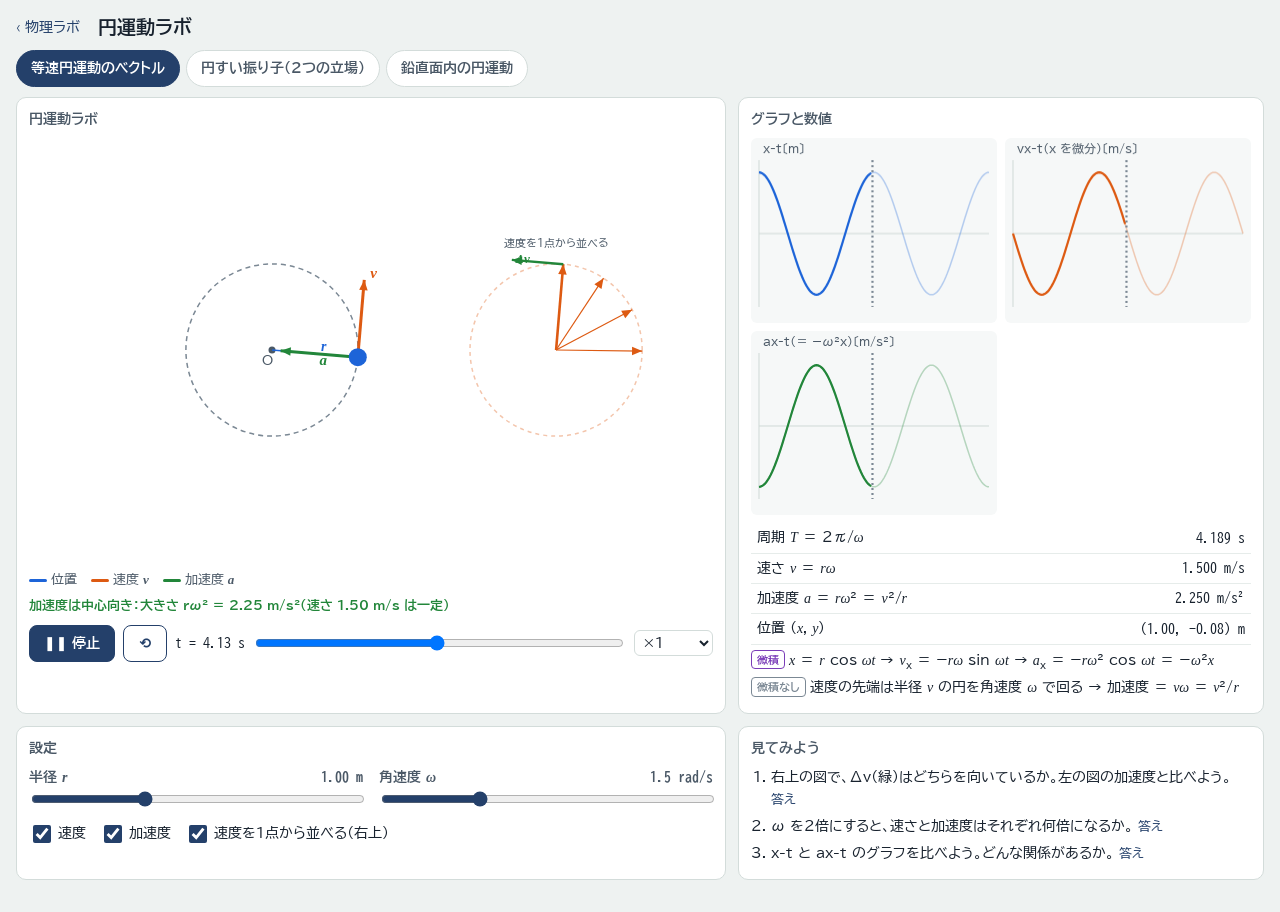
==== anim/circular.html @ 4b78ef12 "単元4「円運動と慣性力」と円運動ラボを追加。長い選択肢が画面からはみ出さないように修正 Co-Authored-By: Claude Opus 5.5 <noreply@anthropic.com> " ====
<!doctype html>
<html lang="ja">
<head>
<meta charset="utf-8">
<meta name="viewport" content="width=device-width, initial-scale=1, viewport-fit=cover">
<title>円運動ラボ</title>
<link rel="preconnect" href="https://fonts.googleapis.com">
<link rel="preconnect" href="https://fonts.gstatic.com" crossorigin>
<link rel="stylesheet" href="https://fonts.googleapis.com/css2?family=BIZ+UDGothic&family=BIZ+UDPGothic:wght@400;700&display=swap">
<link rel="stylesheet" href="lab.css">
<script src="lab-common.js"></script>
</head>
<body>
<script>
(function(){
"use strict";
const {f, S, V, css, prep, arrow, label, symFont, uiFont, numFont, fit, disc, table, graph} = LAB;
const G = 9.8, PI2 = Math.PI*2;

/* ---------- 等速円運動 ---------- */
const uniform = {
  label:"等速円運動のベクトル",
  params:[["r","半径 "+S("r"),0.5,2,0.05,"m",2,1],["w","角速度 "+S("ω"),0.5,4,0.1,"rad/s",1,1.5]],
  toggles:[["vel","速度",true],["acc","加速度",true],["hodo","速度を1点から並べる（右上）",true]],
  timed:true, graphs:3,
  legend:`<span><i style="background:var(--pos)"></i>位置</span><span><i style="background:var(--vel)"></i>速度 ${V("v")}</span><span><i style="background:var(--acc)"></i>加速度 ${V("a")}</span>`,
  reset(){}, duration(P){ return 2*PI2/P.w; }, step(){},
  draw(ctx){
    const {P, t, T} = ctx; const {c, w, h} = prep(ctx.stage);
    const ph = P.w*t, x = P.r*Math.cos(ph), y = P.r*Math.sin(ph), vmag = P.r*P.w, amag = P.r*P.w*P.w;
    const wide = w > h*1.25;
    const tf = fit(w, h, wide ? {x0:-2.3, x1:4.6, y0:-2.3, y1:2.3} : {x0:-2.3, x1:2.3, y0:-2.3, y1:2.3});
    const ink2 = css("--ink2"), ink3 = css("--ink3"), pos = css("--pos"), vel = css("--vel"), acc = css("--acc");
    c.strokeStyle = ink3; c.setLineDash([5,4]); c.beginPath(); c.arc(tf.X(0), tf.Y(0), P.r*tf.s, 0, PI2); c.stroke(); c.setLineDash([]);
    disc(c, tf.X(0), tf.Y(0), 3.5, ink2); label(c, "O", tf.X(0)-10, tf.Y(0)+10, ink2);
    c.strokeStyle = pos; c.lineWidth = 1.5; c.beginPath(); c.moveTo(tf.X(0), tf.Y(0)); c.lineTo(tf.X(x), tf.Y(y)); c.stroke();
    label(c, "r", tf.X(x/2) + 6, tf.Y(y/2) - 6, pos, "left", symFont(14, true));
    const kv = 0.9/Math.max(vmag, 0.5), ka = 0.9/Math.max(amag, 0.5);
    if(T.vel){ arrow(c, tf.X(x), tf.Y(y), tf.X(x - P.w*y*kv*P.r/P.r), tf.Y(y + P.w*x*kv), vel, 3); label(c, "v", tf.X(x - P.w*y*kv) + 6, tf.Y(y + P.w*x*kv) - 6, vel, "left", symFont(15, true)); }
    if(T.acc){ arrow(c, tf.X(x), tf.Y(y), tf.X(x - P.w*P.w*x*ka), tf.Y(y - P.w*P.w*y*ka), acc, 3); label(c, "a", tf.X(x - P.w*P.w*x*ka*0.6) + 8, tf.Y(y - P.w*P.w*y*ka*0.6) + 8, acc, "left", symFont(15, true)); }
    disc(c, tf.X(x), tf.Y(y), 9, pos);
    // hodograph: velocities drawn from one point
    if(T.hodo){
      const cx = wide ? 3.3 : 1.3, cy = wide ? 0 : 1.3, R = wide ? 1.0 : 0.75, k = R/vmag;
      c.fillStyle = css("--surface"); c.globalAlpha = wide ? 0 : 0.9; c.fillRect(tf.X(cx - R - 0.25), tf.Y(cy + R + 0.4), (2*R + 0.5)*tf.s, (2*R + 0.6)*tf.s); c.globalAlpha = 1;
      label(c, "速度を1点から並べる", tf.X(cx), tf.Y(cy + R + 0.25), ink2, "center", uiFont(11));
      c.strokeStyle = vel; c.globalAlpha = 0.35; c.setLineDash([4,4]); c.beginPath(); c.arc(tf.X(cx), tf.Y(cy), R*tf.s, 0, PI2); c.stroke(); c.setLineDash([]); c.globalAlpha = 1;
      const dth = 0.5;
      for(let s = ph - 3*dth; s <= ph + 1e-9; s += dth){
        const vx = -Math.sin(s)*R, vy = Math.cos(s)*R;
        arrow(c, tf.X(cx), tf.Y(cy), tf.X(cx + vx), tf.Y(cy + vy), vel, Math.abs(s - ph) < 1e-6 ? 2.6 : 1.2);
      }
      const ax = -Math.cos(ph)*R*0.6, ay = -Math.sin(ph)*R*0.6, tipx = cx - Math.sin(ph)*R, tipy = cy + Math.cos(ph)*R;
      if(T.acc){ arrow(c, tf.X(tipx), tf.Y(tipy), tf.X(tipx + ax), tf.Y(tipy + ay), acc, 2.4); label(c, "Δv", tf.X(tipx + ax) + 4, tf.Y(tipy + ay), acc, "left", symFont(13, true)); }
    }
    ctx.banner(`加速度は中心向き：大きさ rω² ＝ ${f(amag,2)} m/s²（速さ ${f(vmag,2)} m/s は一定）`, "--acc");
    const D = ctx.dur;
    graph(ctx.graphs[0], {title:"x-t", unit:"m", tmax:D, t, series:[{fn:s => P.r*Math.cos(P.w*s), color:"--pos"}]});
    graph(ctx.graphs[1], {title:"vx-t（x を微分）", unit:"m/s", tmax:D, t, series:[{fn:s => -P.r*P.w*Math.sin(P.w*s), color:"--vel"}]});
    graph(ctx.graphs[2], {title:"ax-t（＝ −ω²x）", unit:"m/s²", tmax:D, t, series:[{fn:s => -P.r*P.w*P.w*Math.cos(P.w*s), color:"--acc"}]});
    ctx.ro(table([[`周期 ${S("T")} ＝ 2π/${S("ω")}`, `${f(PI2/P.w,3)} s`], [`速さ ${S("v")} ＝ ${S("r")}${S("ω")}`, `${f(vmag,3)} m/s`], [`加速度 ${S("a")} ＝ ${S("r")}${S("ω")}² ＝ ${S("v")}²/${S("r")}`, `${f(amag,3)} m/s²`], [`位置 (${S("x")}, ${S("y")})`, `(${f(x,2)}, ${f(y,2)}) m`]]));
    ctx.eqs(`<p class="eq"><span class="tag c">微積</span>${S("x")} ＝ ${S("r")} cos ${S("ω")}${S("t")} → ${S("v")}<sub>x</sub> ＝ −${S("r")}${S("ω")} sin ${S("ω")}${S("t")} → ${S("a")}<sub>x</sub> ＝ −${S("r")}${S("ω")}² cos ${S("ω")}${S("t")} ＝ −${S("ω")}²${S("x")}</p>
      <p class="eq"><span class="tag n">微積なし</span>速度の先端は半径 ${S("v")} の円を角速度 ${S("ω")} で回る → 加速度 ＝ ${S("v")}${S("ω")} ＝ ${S("v")}²/${S("r")}</p>`);
  },
  asks:[
    ["右上の図で、Δv（緑）はどちらを向いているか。左の図の加速度と比べよう。", "円の中心向き。速度ベクトルの先端が回るときの「速度の速度」が加速度。"],
    ["ω を2倍にすると、速さと加速度はそれぞれ何倍になるか。", "速さ rω は2倍、加速度 rω² は4倍。"],
    ["x-t と ax-t のグラフを比べよう。どんな関係があるか。", "ax ＝ −ω²x（形が上下逆）。単振動（単元5）と同じ関係。"]
  ]
};

/* ---------- 円すい振り子 ---------- */
const conical = {
  label:"円すい振り子（2つの立場）",
  params:[["L","糸の長さ "+S("L"),0.3,2,0.05,"m",2,1],["th","鉛直とのなす角 "+S("θ"),5,80,1,"°",0,60],["m","質量 "+S("m"),0.05,1,0.05,"kg",2,0.2]],
  toggles:[["rot","回転する人から見る（遠心力）",false],["sum","合力（向心力）",true]],
  timed:true, graphs:0, aspect:"16/9",
  legend:`<span><i style="background:var(--vel)"></i>張力 ${S("S")}</span><span><i style="background:var(--acc)"></i>重力 ${S("m")}${S("g")}</span><span><i style="background:var(--hl2)"></i>合力 ＝ 向心力 または 遠心力</span>`,
  reset(){}, duration(P){ const th = P.th*Math.PI/180; return 3*PI2*Math.sqrt(P.L*Math.cos(th)/G); }, step(){},
  draw(ctx){
    const {P, t, T} = ctx; const {c, w, h} = prep(ctx.stage);
    const th = P.th*Math.PI/180, r = P.L*Math.sin(th), hh = P.L*Math.cos(th), om = Math.sqrt(G/hh), Sx = P.m*G/Math.cos(th);
    const ph = T.rot ? 0 : om*t;   // 回転する立場では小球は止まって見える
    const ext = Math.max(r + 0.3*P.L, 0.5*P.L); const tf = fit(w, h, {x0:-ext, x1:ext, y0:-(hh + 0.38*P.L), y1:0.12*P.L});
    const ink2 = css("--ink2"), ink3 = css("--ink3"), pos = css("--pos"), vel = css("--vel"), acc = css("--acc"), hl2 = css("--hl2");
    const sq = 0.25, bx = r*Math.cos(ph), bz = r*Math.sin(ph), sx = tf.X(bx), sy = tf.Y(-hh + sq*bz);
    c.strokeStyle = ink2; c.lineWidth = 3; c.beginPath(); c.moveTo(tf.X(-0.4), tf.Y(0)); c.lineTo(tf.X(0.4), tf.Y(0)); c.stroke();
    c.strokeStyle = ink3; c.lineWidth = 1; c.setLineDash([4,4]); c.beginPath(); c.moveTo(tf.X(0), tf.Y(0)); c.lineTo(tf.X(0), tf.Y(-hh - 0.3)); c.stroke();
    c.beginPath(); c.ellipse(tf.X(0), tf.Y(-hh), r*tf.s, sq*r*tf.s, 0, 0, PI2); c.stroke(); c.setLineDash([]);
    c.strokeStyle = ink2; c.lineWidth = 1.6; c.beginPath(); c.moveTo(tf.X(0), tf.Y(0)); c.lineTo(sx, sy); c.stroke();
    // forces (scaled by mg)
    const k = 0.3*P.L/(P.m*G);
    const ux = -bx/P.L, uy = (hh - sq*bz*0)/P.L;     // string direction toward pivot (projected)
    arrow(c, sx, sy, sx + (-bx)/P.L*Sx*k*tf.s, sy - hh/P.L*Sx*k*tf.s, vel, 2.8);
    label(c, "S", sx + (-bx)/P.L*Sx*k*tf.s - 8, sy - hh/P.L*Sx*k*tf.s - 4, vel, "right", symFont(15, true));
    arrow(c, sx, sy, sx, sy + P.m*G*k*tf.s, acc, 2.8); label(c, "mg", sx + 6, sy + P.m*G*k*tf.s, acc, "left", symFont(14, true));
    const Fc = P.m*r*om*om;
    if(T.sum && !T.rot){ arrow(c, sx, sy, sx - bx/r*Fc*k*tf.s, sy, hl2, 2.6, [6,3]); label(c, "合力（向心力）", sx - bx/r*Fc*k*tf.s/2, sy + 14, hl2, "center", uiFont(12)); }
    if(T.rot){ arrow(c, sx, sy, sx + bx/r*Fc*k*tf.s, sy, hl2, 2.8); label(c, "遠心力 mrω²", sx + bx/r*Fc*k*tf.s, sy - 12, hl2, "center", uiFont(12)); }
    disc(c, sx, sy, 9, pos);
    label(c, "θ", tf.X(0.12), tf.Y(-0.32), ink2, "left", symFont(14));
    ctx.banner(T.rot ? "回転する人から見る：小球は静止。張力・重力・遠心力がつり合う" : "地面から見る：張力と重力の合力（水平・中心向き）が向心力として円運動させる", T.rot ? "--hl2" : "--ui");
    ctx.ro(table([[`半径 ${S("r")} ＝ ${S("L")} sin ${S("θ")}`, `${f(r,3)} m`], [`高さ ${S("h")} ＝ ${S("L")} cos ${S("θ")}`, `${f(hh,3)} m`], [`張力 ${S("S")} ＝ ${S("m")}${S("g")}/cos ${S("θ")}`, `${f(Sx,3)} N`],
      [`角速度 ${S("ω")} ＝ √(${S("g")}/${S("h")})`, `${f(om,3)} rad/s`], [`周期 2π√(${S("h")}/${S("g")})`, `${f(PI2/om,3)} s`], [`向心力 ${S("m")}${S("r")}${S("ω")}² ＝ ${S("m")}${S("g")} tan ${S("θ")}`, `${f(Fc,3)} N`]]));
    ctx.eqs(`<p class="eq">鉛直：${S("S")} cos ${S("θ")} ＝ ${S("m")}${S("g")}　水平：${S("S")} sin ${S("θ")} ＝ ${S("m")}${S("r")}${S("ω")}²${T.rot ? "（回転する人から見ると、遠心力とのつり合い）" : "（地面から見た運動方程式）"}</p>`);
  },
  asks:[
    ["「回転する人から見る」を切りかえよう。水平方向の式はどちらの立場でも同じになるか。", "同じ（S sin θ ＝ mrω²）。地面からは運動方程式、回転する人からは遠心力とのつり合い。"],
    ["糸の長さを変えずに θ を大きくしよう。周期はどうなるか。", "短くなる。周期 2π√(h/g) は高さ h ＝ L cos θ だけで決まる。"],
    ["質量を変えると周期は変わるか。", "変わらない。張力も向心力も m に比例するので約分される。"]
  ]
};

/* ---------- 鉛直面内の円運動 ---------- */
const vertical = {
  label:"鉛直面内の円運動",
  params:[["r","糸の長さ "+S("r"),0.3,1.5,0.05,"m",2,0.4],["v0","最下点での速さ "+S("v")+"<sub>0</sub>",1,8,0.01,"m/s",2,4.43],["m","質量 "+S("m"),0.05,1,0.05,"kg",2,0.1]],
  timed:true, graphs:2, dt:1/1000,
  legend:`<span><i style="background:var(--vel)"></i>張力 ${S("S")}</span><span><i style="background:var(--acc)"></i>重力</span><span><i style="background:var(--pos)"></i>小球</span>`,
  reset(P, St){ St.mode = "circle"; St.th = 0; St.om = P.v0/P.r; St.x = 0; St.y = -P.r; St.vx = P.v0; St.vy = 0; St.trace = []; St.ts = []; St.last = -1; St.minS = Infinity; St.slackAt = null; },
  duration(){ return 4; },
  step(P, St, dt, t){
    if(St.mode === "circle"){
      // θ は最下点から反時計回り
      const al = -G/P.r*Math.sin(St.th);
      St.om += al*dt; St.th += St.om*dt;
      St.x = P.r*Math.sin(St.th); St.y = -P.r*Math.cos(St.th);
      const v = P.r*St.om; St.vx = v*Math.cos(St.th); St.vy = v*Math.sin(St.th);
      St.S = P.m*v*v/P.r + P.m*G*Math.cos(St.th);
      if(St.S < 0){ St.mode = "free"; St.slackAt = {t, th:St.th, x:St.x, y:St.y}; St.S = 0; }
    } else if(St.mode === "free"){
      St.vy -= G*dt; St.x += St.vx*dt; St.y += St.vy*dt; St.S = 0;
      if(Math.hypot(St.x, St.y) >= P.r*0.999 && t - St.slackAt.t > 0.05){ St.mode = "taut"; }
    }
    if(St.mode !== "taut" && t - St.last >= 0.01){ St.ts.push([t, St.S || 0, Math.hypot(St.vx, St.vy)]); St.trace.push([St.x, St.y]); St.last = t; }
  },
  draw(ctx){
    const {P, S:St, t} = ctx; const {c, w, h} = prep(ctx.stage);
    const tf = fit(w, h, {x0:-1.4*P.r - 0.3, x1:1.4*P.r + 0.3, y0:-1.3*P.r - 0.3, y1:1.3*P.r + 0.2});
    const ink2 = css("--ink2"), ink3 = css("--ink3"), pos = css("--pos"), vel = css("--vel"), acc = css("--acc");
    c.strokeStyle = ink3; c.setLineDash([5,4]); c.beginPath(); c.arc(tf.X(0), tf.Y(0), P.r*tf.s, 0, PI2); c.stroke(); c.setLineDash([]);
    disc(c, tf.X(0), tf.Y(0), 4, ink2);
    c.strokeStyle = pos; c.globalAlpha = 0.4; c.lineWidth = 1.5; c.beginPath(); St.trace.forEach((p, i) => i ? c.lineTo(tf.X(p[0]), tf.Y(p[1])) : c.moveTo(tf.X(p[0]), tf.Y(p[1]))); c.stroke(); c.globalAlpha = 1;
    const bx = tf.X(St.x), by = tf.Y(St.y), slack = St.mode !== "circle";
    c.strokeStyle = ink2; c.lineWidth = 1.6; c.setLineDash(slack ? [3,4] : []);
    c.beginPath(); c.moveTo(tf.X(0), tf.Y(0));
    if(slack){ const mx = (St.x)/2, my = (St.y)/2 - 0.15*P.r; c.quadraticCurveTo(tf.X(mx), tf.Y(my), bx, by); } else c.lineTo(bx, by);
    c.stroke(); c.setLineDash([]);
    const k = 0.6*P.r/(P.m*G)*tf.s/3;
    if(!slack && St.S > 0){ const d = Math.hypot(St.x, St.y); arrow(c, bx, by, bx - St.x/d*St.S*k, by + St.y/d*St.S*k, vel, 2.8); label(c, `S ${f(St.S,2)} N`, bx - St.x/d*St.S*k + 6, by + St.y/d*St.S*k - 8, vel, "left", numFont(11)); }
    arrow(c, bx, by, bx, by + P.m*G*k, acc, 2.4);
    disc(c, bx, by, 9, pos);
    const vmin = Math.sqrt(5*G*P.r);
    if(St.mode === "circle") ctx.banner(P.v0 >= vmin - 1e-9 ? `1周できる（v₀ ≧ √(5gr) ＝ ${f(vmin,2)} m/s）` : `v₀ ＜ √(5gr) ＝ ${f(vmin,2)} m/s：どこかで糸がたるむ、または上がりきらない`, P.v0 >= vmin - 1e-9 ? "--acc" : "--ink2");
    else ctx.banner(`糸がたるんだ（張力 0）：最下点から ${f(St.slackAt.th*180/Math.PI,0)}° の位置。そのあとは放物運動${St.mode === "taut" ? "。糸が再び張ったところで計算を止めた" : ""}`, "--neg");
    const D = ctx.dur;
    graph(ctx.graphs[0], {title:"張力 S-t", unit:"N", tmax:D, t, series:[{pts:St.ts.map(p => [p[0], p[1]]), color:"--vel"}]});
    graph(ctx.graphs[1], {title:"速さ v-t", unit:"m/s", tmax:D, t, ylo:0, yhi:P.v0*1.1, series:[{pts:St.ts.map(p => [p[0], p[2]]), color:"--pos"}]});
    const vtop2 = P.v0*P.v0 - 4*G*P.r;
    ctx.ro(table([[`最下点の張力 ${S("m")}${S("g")} ＋ ${S("m")}${S("v")}<sub>0</sub>²/${S("r")}`, `${f(P.m*G + P.m*P.v0*P.v0/P.r,3)} N`],
      [`糸が水平の位置の張力`, P.v0*P.v0 - 2*G*P.r >= 0 ? `${f(P.m*(P.v0*P.v0 - 2*G*P.r)/P.r,3)} N` : "届かない"],
      [`最高点の速さ（届くなら）`, vtop2 >= 0 ? `${f(Math.sqrt(vtop2),3)} m/s` : "届かない"], [`最高点の張力`, vtop2 >= 0 ? `${f(P.m*vtop2/P.r - P.m*G,3)} N` : "—"], [`1周に必要な最小の ${S("v")}<sub>0</sub> ＝ √(5${S("g")}${S("r")})`, `${f(vmin,3)} m/s`]]));
    ctx.eqs(`<p class="eq">速さ（エネルギー保存）：${S("v")}² ＝ ${S("v")}<sub>0</sub>² − 2${S("g")}${S("r")}(1 − cos ${S("θ")})</p><p class="eq">中心方向：${S("S")} − ${S("m")}${S("g")} cos ${S("θ")} ＝ ${S("m")}${S("v")}²/${S("r")}（${S("θ")}：最下点からの角）　→ ${S("S")} ＜ 0 になったら糸がたるむ</p>`);
  },
  asks:[
    ["v₀ ＝ √(5gr) ちょうど（r ＝ 0.40 m なら 4.43 m/s）で回そう。最高点の張力は？", "0。最高点では重力だけで向心力をまかなっている（v ＝ √(gr)）。"],
    ["v₀ を 4.0 m/s に下げよう。どこで、どうなるか。", "糸が水平より上の位置で張力が 0 になり、糸がたるんで放物運動になる。"],
    ["張力のグラフで、最下点の張力は最高点の張力より何 N 大きいか（1周するとき）。", "6mg 大きい（v₀ によらない）。"]
  ]
};

LAB.app({title:"円運動ラボ", modes:{uniform, conical, vertical}});
})();
</script>
</body>
</html>
---- anim/lab.css ----
/* 物理ラボのシミュレーター共通の見た目（anim/*.html から読み込む） */
:root{
  --bg:#eef2f1; --surface:#ffffff; --surface2:#f6f8f8; --line:#d3dcda; --grid:#e6ecea; --grid2:#cfd9d6;
  --ink:#18222e; --ink2:#4a5866; --ink3:#7b8894;
  --ui:#24406a; --ui-soft:#e3eaf4;
  --pos:#1d64d8; --vel:#dd5a12; --acc:#22863a; --hl2:#7a4ad8; --hl2-a:rgba(122,74,216,.20); --neg-a:rgba(196,40,90,.18);
  --ghost:#8a96a3; --ground:#b9a888; --neg:#c4285a;
  --f-ui:"BIZ UDPGothic","Hiragino Kaku Gothic ProN","Yu Gothic UI","Meiryo",system-ui,sans-serif;
  --f-num:"BIZ UDGothic","BIZ UDPGothic",ui-monospace,"Consolas",monospace;
  --f-sym:"Bookman Old Style","Cambria Math","Cambria","Times New Roman",serif;
  --r:10px;
}
@media (prefers-color-scheme: dark){:root:not([data-theme="light"]){
  --bg:#10161c; --surface:#171f27; --surface2:#1d2630; --line:#2c3844; --grid:#222c36; --grid2:#33414e;
  --ink:#e4ebf1; --ink2:#a9b6c2; --ink3:#7d8a96; --ui:#8fb3ec; --ui-soft:#22324a;
  --pos:#62a3ff; --vel:#ff9150; --acc:#5dd27a; --hl2:#b293ff; --hl2-a:rgba(178,147,255,.24); --neg-a:rgba(255,92,140,.20);
  --ghost:#7e8b98; --ground:#6d6250; --neg:#ff6e9a; color-scheme:dark;}}
:root[data-theme="dark"]{
  --bg:#10161c; --surface:#171f27; --surface2:#1d2630; --line:#2c3844; --grid:#222c36; --grid2:#33414e;
  --ink:#e4ebf1; --ink2:#a9b6c2; --ink3:#7d8a96; --ui:#8fb3ec; --ui-soft:#22324a;
  --pos:#62a3ff; --vel:#ff9150; --acc:#5dd27a; --hl2:#b293ff; --hl2-a:rgba(178,147,255,.24); --neg-a:rgba(255,92,140,.20);
  --ghost:#7e8b98; --ground:#6d6250; --neg:#ff6e9a; color-scheme:dark;}
*{box-sizing:border-box}
[hidden]{display:none!important}
html,body{margin:0}
body{background:var(--bg);color:var(--ink);font-family:var(--f-ui);font-size:14px;line-height:1.6;padding:0 16px 32px;-webkit-text-size-adjust:100%}
.wrap{max-width:1280px;margin:0 auto}
.s{font-family:var(--f-sym);font-style:italic}
.vb{font-family:var(--f-sym);font-style:italic;font-weight:700}
sub{font-size:.72em;line-height:0}
.num{font-family:var(--f-num);font-variant-numeric:tabular-nums}
:focus-visible{outline:3px solid var(--ui);outline-offset:2px}
.top{display:flex;flex-wrap:wrap;align-items:center;gap:6px 18px;padding:12px 0 8px}
.top a.back{color:var(--ui);text-decoration:none;font-size:14px}
.top h1{font-size:19px;margin:0}
.tabs{display:flex;gap:6px;flex-wrap:wrap;margin:0 0 10px}
.tabs button{border:1.5px solid var(--line);background:var(--surface);color:var(--ink2);border-radius:999px;padding:6px 14px;font:inherit;font-weight:700;cursor:pointer}
.tabs button[aria-selected="true"]{background:var(--ui);border-color:var(--ui);color:var(--surface)}
.grid{display:grid;gap:12px}
@media (min-width:920px){.grid{grid-template-columns:minmax(0,1.35fr) minmax(0,1fr)}}
.card{background:var(--surface);border:1px solid var(--line);border-radius:var(--r);padding:10px 12px;min-width:0}
.card h2{font-size:14px;margin:0 0 6px;color:var(--ink2);font-weight:700}
canvas{display:block;width:100%;touch-action:pan-y}
#stage{aspect-ratio:16/10;min-height:240px}
@media (max-width:600px){#stage{aspect-ratio:1/1}}
#aux{aspect-ratio:16/10}
.graphs{display:grid;grid-template-columns:1fr 1fr;gap:8px}
.graphs canvas{aspect-ratio:4/3;background:var(--surface2);border-radius:6px}
.bar{display:flex;flex-wrap:wrap;align-items:center;gap:8px;margin-top:8px}
.btn{border:1.5px solid var(--ui);background:var(--ui);color:var(--surface);border-radius:8px;padding:6px 14px;font:inherit;font-weight:700;cursor:pointer;min-width:44px;min-height:36px}
.btn.ghost{background:transparent;color:var(--ui)}
.time{flex:1 1 160px;display:flex;align-items:center;gap:8px;min-width:0}
.time input{flex:1;min-width:0}
.ctrls{display:grid;gap:8px 16px;grid-template-columns:1fr}
@media (min-width:640px){.ctrls{grid-template-columns:1fr 1fr}}
.ctrl label{display:flex;justify-content:space-between;gap:8px;font-weight:700;color:var(--ink2)}
.ctrl input[type=range]{width:100%;accent-color:var(--ui)}
.ctrl select{font:inherit;padding:4px 6px;border-radius:6px;border:1px solid var(--line);background:var(--surface);color:var(--ink)}
.toggles{display:flex;flex-wrap:wrap;gap:6px 14px;margin-top:8px}
.toggles label{display:flex;align-items:center;gap:4px;cursor:pointer}
.toggles input{accent-color:var(--ui);width:18px;height:18px}
.legend{display:flex;flex-wrap:wrap;gap:4px 14px;font-size:13px;color:var(--ink2);margin-top:6px}
.legend i{display:inline-block;width:18px;height:3px;vertical-align:middle;margin-right:4px;border-radius:2px}
table.ro{border-collapse:collapse;width:100%;font-size:14px}
table.ro td{padding:3px 6px;border-bottom:1px solid var(--grid)}
table.ro td:last-child{text-align:right}
.eq{font-size:14px;margin:4px 0;overflow-wrap:anywhere}
.eq b{color:var(--ui)}
details.ask{margin-top:6px}
details.ask summary{cursor:pointer;font-weight:700;color:var(--ui)}
.qs{margin:6px 0 0;padding-left:1.4em}
.qs li{margin:4px 0}
.qs details{display:inline}
.qs details summary{display:inline;cursor:pointer;color:var(--ui);font-size:13px}
.note{font-size:13px;color:var(--ink3);margin:6px 0 0}
.tag{display:inline-block;font-size:11px;font-weight:700;border-radius:4px;padding:0 5px;margin-right:4px;vertical-align:1px;line-height:1.6}
.tag.c{color:#7a3db8;border:1px solid #7a3db8}
.tag.n{color:var(--ink3);border:1px solid var(--ink3)}
@media (prefers-color-scheme: dark){:root:not([data-theme="light"]) .tag.c{color:#c9a2ff;border-color:#c9a2ff}}
:root[data-theme="dark"] .tag.c{color:#c9a2ff;border-color:#c9a2ff}
.stagewrap{position:relative}
.minis{display:grid;grid-template-columns:1fr 1fr;gap:8px;margin-top:8px}
.minis canvas{aspect-ratio:4/3;background:var(--surface2);border-radius:6px}
.bar .btn{white-space:nowrap}
@media (max-width:600px){#stage[style*="16 / 7"]{aspect-ratio:16/9!important}}
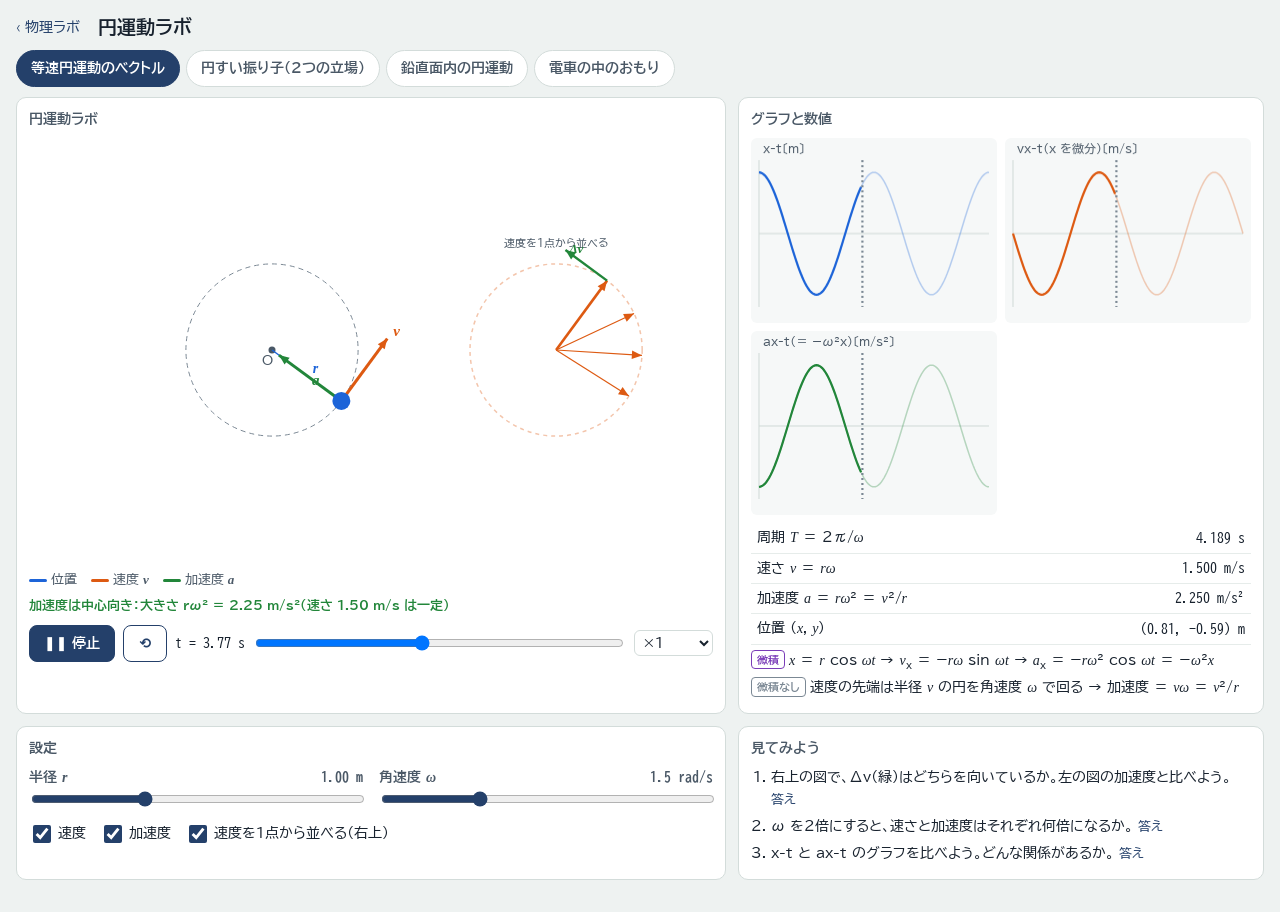
==== commit c9d49ac4: "円運動ラボに「電車の中のおもり」モードを追加（加速・等速・減速、慣性系と非慣性系の力の図、見かけの重力、糸を切る、単振り子・ばね振り子の周期）。単元4からリンク Co-Authored-By: Cla" ====
--- a/anim/circular.html
+++ b/anim/circular.html
@@ -169,7 +169,192 @@
   ]
 };
 
-LAB.app({title:"円運動ラボ", modes:{uniform, conical, vertical}});
+/* ---------- 電車の中のおもり（慣性系と非慣性系） ---------- */
+function fitR(R, b, pad=14){
+  const bw = Math.max(b.x1 - b.x0, 1e-6), bh = Math.max(b.y1 - b.y0, 1e-6);
+  const s = Math.min((R.w - 2*pad)/bw, (R.h - 2*pad)/bh);
+  const ox = R.x + (R.w - bw*s)/2, oy = R.y + (R.h - bh*s)/2;
+  return {s, X:x => ox + (x - b.x0)*s, Y:y => oy + bh*s - (y - b.y0)*s};
+}
+function frac(a, b){ return `<span style="display:inline-flex;flex-direction:column;vertical-align:middle;text-align:center;font-size:.92em;line-height:1.15;margin:0 2px"><span style="border-bottom:1px solid currentColor;padding:0 2px">${a}</span><span>${b}</span></span>`; }
+const PIV = 2.7, CAR = 3.2, RB = 0.12;            // つり下げ点の高さ・電車の半分の長さ・おもりの半径〔m〕
+const TV0 = {acc:0, const:4, dec:12};             // 電車のはじめの速さ〔m/s〕
+/* はじめから終わりまでを計算しておく（電車の中から見た運動を、慣性力を入れて解く） */
+function trainSim(P){
+  const aTr = v => P.motion === "acc" ? P.a : P.motion === "dec" ? (v > 1e-9 ? -P.a : 0) : 0;
+  const m = P.m, L = P.L, h = 1/600, cut = P.obj === "cut", tcut = 1.5;
+  const a0 = aTr(TV0[P.motion]), ge0 = Math.hypot(G, a0), ue = [-a0/ge0, -G/ge0];   // はじめの見かけの重力の向き
+  let s = {t:0, xt:0, vt:TV0[P.motion], ph:0, om:0, r:[0,0], v:[0,0], cut:false, landed:false};
+  const phe = Math.atan2(-a0, G);
+  if(P.obj === "pend") s.ph = P.th0*Math.PI/180;
+  if(P.obj === "rest" || cut) s.ph = phe;
+  if(P.obj === "spring"){ const re = P.L + m*ge0/P.k + P.A; s.r = [ue[0]*re, ue[1]*re]; }
+  else s.r = [L*Math.sin(s.ph), -L*Math.cos(s.ph)];
+  const dur = cut ? 6 : 6;
+  const out = [];
+  // 張力（ベクトル）と、電車から見た加速度
+  const forces = (s, at) => {
+    if(s.cut){ return {T:[0,0], ar:s.landed ? [0,0] : [-at, -G]}; }
+    if(P.obj === "spring"){ const R = Math.hypot(s.r[0], s.r[1]), Tm = P.k*(R - P.L); const T = [-Tm*s.r[0]/R, -Tm*s.r[1]/R]; return {T, ar:[T[0]/m - at, T[1]/m - G]}; }
+    const sn = Math.sin(s.ph), cs = Math.cos(s.ph), u = [-sn, cs];                    // おもり → つり下げ点
+    const Tm = m*(G*cs - at*sn + L*s.om*s.om), T = [Tm*u[0], Tm*u[1]];
+    return {T, ar:[T[0]/m - at, T[1]/m - G]};
+  };
+  let k = 0, endT = dur;
+  while(s.t <= endT + 1e-9){
+    const at = aTr(s.vt), F = forces(s, at);
+    if(k % 5 === 0) out.push({t:s.t, xt:s.xt, vt:s.vt, at, r:[s.r[0], s.r[1]], v:[s.v[0], s.v[1]], ph:s.ph, om:s.om, T:F.T, ar:F.ar, cut:s.cut, landed:s.landed});
+    k++;
+    // 電車
+    s.vt += at*h; if(P.motion === "dec" && s.vt < 0) s.vt = 0; s.xt += s.vt*h;
+    // おもり（電車から見る）
+    if(cut && !s.cut && s.t >= tcut){ s.cut = true; s.v = [s.om*L*Math.cos(s.ph), s.om*L*Math.sin(s.ph)]; endT = s.t + 3; }
+    if(s.cut){
+      if(!s.landed){ s.v[0] += F.ar[0]*h; s.v[1] += F.ar[1]*h; s.r[0] += s.v[0]*h; s.r[1] += s.v[1]*h;
+        if(s.r[1] <= -PIV + RB){ s.r[1] = -PIV + RB; s.landed = true; s.v = [0,0]; endT = Math.min(endT, s.t + 1); } }
+    } else if(P.obj === "spring"){
+      s.v[0] += F.ar[0]*h; s.v[1] += F.ar[1]*h; s.r[0] += s.v[0]*h; s.r[1] += s.v[1]*h;
+    } else {
+      const al = (-G*Math.sin(s.ph) - at*Math.cos(s.ph))/L; s.om += al*h; s.ph += s.om*h;
+      s.r = [L*Math.sin(s.ph), -L*Math.cos(s.ph)]; s.v = [s.om*L*Math.cos(s.ph), s.om*L*Math.sin(s.ph)];
+    }
+    s.t += h;
+  }
+  return {out, dur:out[out.length - 1].t, tcut, cut};
+}
+function sampleAt(S, t){ const o = S.out, i = Math.max(0, Math.min(o.length - 1, Math.round(t*120))); return o[i]; }
+/* 振り子の振れ角・ばねの長さの山から周期を測る */
+function measurePeriod(S, fn){
+  const o = S.out, peaks = [];
+  for(let i = 12; i < o.length - 12; i++){ const b = fn(o[i]); let top = true; for(let j = i - 12; j <= i + 12; j++){ if(j !== i && fn(o[j]) >= b){ top = false; break; } } if(top && (fn(o[i-12]) < b - 1e-5)) peaks.push(o[i].t); }
+  return peaks.length >= 2 ? (peaks[peaks.length - 1] - peaks[0])/(peaks.length - 1) : null;
+}
+function zig(c, x1, y1, x2, y2, n, amp, col){
+  const L = Math.hypot(x2-x1, y2-y1) || 1, ux = (x2-x1)/L, uy = (y2-y1)/L, nx = -uy, ny = ux, lead = Math.min(8, L*0.1);
+  c.strokeStyle = col; c.lineWidth = 1.6; c.beginPath(); c.moveTo(x1, y1); c.lineTo(x1 + ux*lead, y1 + uy*lead);
+  for(let i = 1; i < 2*n; i++){ const s = lead + (L - 2*lead)*i/(2*n), sg = i % 2 ? 1 : -1; c.lineTo(x1 + ux*s + nx*amp*sg, y1 + uy*s + ny*amp*sg); }
+  c.lineTo(x2 - ux*lead, y2 - uy*lead); c.lineTo(x2, y2); c.stroke();
+}
+function vsym(c, base, sub, x, y, col, px=13){
+  c.save(); c.fillStyle = col; c.textBaseline = "middle"; c.textAlign = "left";
+  c.font = symFont(px, true); const w1 = c.measureText(base).width; c.font = uiFont(11); const w2 = c.measureText(sub).width;
+  const x0 = x - (w1 + w2)/2; c.font = symFont(px, true); c.fillText(base, x0, y); c.font = uiFont(11); c.fillText(sub, x0 + w1 + 1, y + 4); c.restore();
+}
+const train = {
+  label:"電車の中のおもり",
+  params:[["a","電車の加速度の大きさ "+S("a"),0,9.8,0.1,"m/s²",1,3],["L","糸の長さ（ばねは自然の長さ）",0.5,2.2,0.05,"m",2,1.5],["th0","はじめの振れ角（電車に対して、前向き正）",-40,40,1,"°",0,0],
+          ["m","おもりの質量 "+S("m"),0.1,2,0.05,"kg",2,0.5],["k","ばね定数 "+S("k"),5,100,1,"N/m",0,20],["A","ばねを引く長さ",0,0.4,0.01,"m",2,0.2]],
+  selects:[["motion","電車の動き",[["acc","加速（前向き）"],["const","等速"],["dec","減速（止まったら停車）"]],"acc"],
+           ["obj","おもり",[["pend","単振り子（はじめは電車に対して静止）"],["rest","傾いたつり合いの位置で静止"],["cut","つり合いで静止 → 1.5 s 後に糸を切る"],["spring","ばねでつるし、見かけの重力の向きに引いて放す"]],"pend"],
+           ["view","説明する立場",[["train","電車の中の人（非慣性系）"],["ground","地面の人（慣性系）"]],"train"]],
+  toggles:[["force","おもりにはたらく力",true],["geff","見かけの重力の向き（つり合いの糸の向き）",true],["trail","軌跡と 0.2 s ごとの位置",true]],
+  timed:true, graphs:2, dt:1/120,
+  legend:`<span><i style="background:var(--pos)"></i>張力・弾性力</span><span><i style="background:var(--acc)"></i>重力 ${S("m")}${V("g")}</span><span><i style="background:var(--hl2)"></i>慣性力 −${S("m")}${V("a")}（電車の中だけ）</span><span><i style="background:var(--vel)"></i>電車の加速度・合力</span>`,
+  reset(P, St){ St.T = trainSim(P); },
+  duration(P, St){ return St.T.dur; }, step(){},
+  draw(ctx){
+    const {P, T, t} = ctx, Sm = ctx.S.T, q = sampleAt(Sm, t), gv = P.view === "ground";
+    const show = {th0:P.obj === "pend", k:P.obj === "spring", A:P.obj === "spring", a:P.motion !== "const"};
+    ["th0","k","A","a"].forEach(key => { const el = document.getElementById("c-"+key); if(el) el.closest(".ctrl").hidden = !show[key]; });
+    const ar = window.innerWidth < 600 ? "3 / 4" : "16 / 10"; if(ctx.stage.style.aspectRatio !== ar) ctx.stage.style.aspectRatio = ar;
+    const {c, w, h} = prep(ctx.stage);
+    const ink2 = css("--ink2"), ink3 = css("--ink3"), pos = css("--pos"), vel = css("--vel"), hl2 = css("--hl2"), acc = css("--acc"), grd = css("--ground");
+    const side = w > h*1.15;
+    const R1 = side ? {x:0, y:0, w:w*0.62, h} : {x:0, y:0, w, h:h*0.58};
+    const R2 = side ? {x:w*0.62, y:0, w:w*0.38, h} : {x:0, y:h*0.58, w, h:h*0.42};
+    const tf = fitR({x:R1.x, y:R1.y + 16, w:R1.w, h:R1.h - 16}, {x0:-CAR - 0.2, x1:CAR + 0.2, y0:-0.7, y1:3.3}, 6), X = x => tf.X(x), Y = y => tf.Y(y);
+    label(c, gv ? "地面の人の説明（カメラは電車を追う・軌跡は地面に残る）" : "電車の中の人の説明（電車に対する運動）", R1.x + 6, R1.y + 10, ink2, "left", uiFont(12, true));
+    c.save(); c.beginPath(); c.rect(R1.x, R1.y + 18, R1.w, R1.h - 18); c.clip();
+    // 地面（目盛りは地面に固定。電車が動くと流れる）
+    c.strokeStyle = grd; c.lineWidth = 2; c.beginPath(); c.moveTo(R1.x, Y(-0.45)); c.lineTo(R1.x + R1.w, Y(-0.45)); c.stroke();
+    c.lineWidth = 1; const x0g = q.xt - CAR - 1;
+    for(let gx = Math.floor(x0g); gx <= q.xt + CAR + 1; gx++){ const sx = X(gx - q.xt); c.beginPath(); c.moveTo(sx, Y(-0.45)); c.lineTo(sx - 6, Y(-0.65)); c.stroke(); if(gx % 5 === 0){ c.fillStyle = ink3; c.fillRect(sx - 1, Y(-0.45) - 18, 2, 18); } }
+    // 電車
+    c.fillStyle = css("--surface2"); c.strokeStyle = ink2; c.lineWidth = 2; c.fillRect(X(-CAR), Y(3.0), 2*CAR*tf.s, 3.0*tf.s); c.strokeRect(X(-CAR), Y(3.0), 2*CAR*tf.s, 3.0*tf.s);
+    [-2.2, -1.4, 1.4, 2.2].forEach(wx => disc(c, X(wx), Y(-0.22), 0.2*tf.s, null, ink2));
+    c.fillStyle = ink2; c.fillRect(X(-0.25), Y(PIV) - 3, 0.5*tf.s, 3);
+    if(Math.abs(q.at) > 1e-9){ const sg = Math.sign(q.at), L = Math.min(1.8, 0.25*Math.abs(q.at) + 0.4); arrow(c, X(0.1*sg), Y(3.25), X((0.1 + L)*sg), Y(3.25), vel, 3); label(c, `電車の加速度 ${f(Math.abs(q.at),1)} m/s²`, X(-0.1*sg), Y(3.25), vel, sg > 0 ? "right" : "left", uiFont(11, true)); }
+    else label(c, q.vt > 1e-9 ? "電車は等速（加速度 0）" : "電車は止まっている", X(0), Y(3.25), ink2, "center", uiFont(11, true));
+    // 見かけの重力の向き
+    const ge = Math.hypot(G, q.at), ug = [-q.at/ge, -G/ge];
+    if(T.geff && !q.cut){ c.strokeStyle = acc; c.lineWidth = 1.2; c.setLineDash([4,4]); c.beginPath(); c.moveTo(X(0), Y(PIV)); c.lineTo(X(ug[0]*2.4), Y(PIV + ug[1]*2.4)); c.stroke(); c.setLineDash([]);
+      label(c, "見かけの重力の向き", X(ug[0]*2.4) + (ug[0] < 0 ? -4 : 4), Y(PIV + ug[1]*2.4) + 10, acc, ug[0] < 0 ? "right" : "left", uiFont(11)); }
+    // 軌跡（電車の中：電車に対する位置／地面：地面に対する位置を、いまの電車の位置から見て）
+    if(T.trail){
+      const tr = o => gv ? [o.xt + o.r[0] - q.xt, PIV + o.r[1]] : [o.r[0], PIV + o.r[1]];
+      c.strokeStyle = pos; c.globalAlpha = 0.35; c.lineWidth = 1.5; c.beginPath(); let first = true;
+      for(let s = 0; s <= t + 1e-9; s += 1/60){ const p = tr(sampleAt(Sm, s)); first ? c.moveTo(X(p[0]), Y(p[1])) : c.lineTo(X(p[0]), Y(p[1])); first = false; } c.stroke(); c.globalAlpha = 1;
+      for(let s = 0; s <= t + 1e-9; s += 0.2){ const p = tr(sampleAt(Sm, s)); disc(c, X(p[0]), Y(p[1]), 2.4, pos); }
+    }
+    // 糸・ばね・おもり
+    const bx = q.r[0], by = PIV + q.r[1];
+    if(!q.cut){ if(P.obj === "spring") zig(c, X(0), Y(PIV), X(bx), Y(by), 9, 5, ink2); else { c.strokeStyle = ink2; c.lineWidth = 1.5; c.beginPath(); c.moveTo(X(0), Y(PIV)); c.lineTo(X(bx), Y(by)); c.stroke(); } }
+    else { c.strokeStyle = ink3; c.lineWidth = 1.2; c.beginPath(); c.moveTo(X(0), Y(PIV)); c.lineTo(X(0), Y(PIV - 0.25)); c.stroke(); }
+    disc(c, X(bx), Y(by), RB*tf.s + 2, pos);
+    // 力
+    if(T.force && !q.landed){
+      const kf = 1.0/(P.m*Math.max(ge, G));                       // m g' が約 1.0 m になる倍率
+      const fa = (F, col, dash) => { if(Math.hypot(F[0], F[1]) < 1e-6) return; arrow(c, X(bx), Y(by), X(bx + F[0]*kf), Y(by + F[1]*kf), col, 2.6, dash); };
+      fa(q.T, pos); fa([0, -P.m*G], acc);
+      if(!gv) fa([-P.m*q.at, 0], hl2);
+      else if(!q.landed){ const net = [q.T[0], q.T[1] - P.m*G]; fa(net, vel, [6,4]); }
+    }
+    c.restore();
+    // 右：力の図（2つの立場）
+    c.strokeStyle = css("--line"); c.lineWidth = 1; c.beginPath(); if(side){ c.moveTo(R2.x, 6); c.lineTo(R2.x, h - 6); } else { c.moveTo(6, R2.y); c.lineTo(w - 6, R2.y); } c.stroke();
+    const pans = side ? [{x:R2.x, y:R2.y, w:R2.w, h:R2.h/2}, {x:R2.x, y:R2.y + R2.h/2, w:R2.w, h:R2.h/2}] : [{x:R2.x, y:R2.y, w:R2.w/2, h:R2.h}, {x:R2.x + R2.w/2, y:R2.y, w:R2.w/2, h:R2.h}];
+    const fs = Math.min(...pans.map(R => Math.min(R.w, R.h - 30)))*0.34/(P.m*Math.max(ge, G)*1.05);
+    const fbd = (R, title, list, sumF, sumName, sumNote, hi) => {
+      c.fillStyle = hi ? css("--ui-soft") : "transparent"; if(hi) c.fillRect(R.x + 2, R.y + 2, R.w - 4, R.h - 4);
+      label(c, title, R.x + 8, R.y + 12, ink2, "left", uiFont(12, true));
+      const ox = R.x + R.w/2, oy = R.y + 36 + (R.h - 36)/2;
+      list.forEach(([F, col, nm, sb]) => { if(Math.hypot(F[0], F[1]) < 1e-6) return; const ex = ox + F[0]*fs, ey = oy - F[1]*fs; arrow(c, ox, oy, ex, ey, col, 2.4); const L = Math.hypot(ex - ox, ey - oy); if(L > 8) vsym(c, nm, sb, ex + (ex - ox)/L*12, ey + (ey - oy)/L*12, col); });
+      if(Math.hypot(sumF[0], sumF[1]) > 1e-3*P.m*G){ arrow(c, ox, oy, ox + sumF[0]*fs, oy - sumF[1]*fs, vel, 2.6, [6,4]); }
+      disc(c, ox, oy, 3, ink2);
+      label(c, sumNote, R.x + 8, R.y + 28, Math.hypot(sumF[0], sumF[1]) > 1e-3*P.m*G ? vel : acc, "left", uiFont(11));
+    };
+    const Tn = q.cut ? "" : (P.obj === "spring" ? "F" : "T");
+    const net = [q.T[0], q.T[1] - P.m*G], netNI = [net[0] - P.m*q.at, net[1]];
+    const landed = q.landed;
+    fbd(pans[0], "地面（慣性系）", landed ? [] : [[q.T, pos, Tn, ""], [[0, -P.m*G], acc, "mg", ""]], landed ? [0,0] : net, "", landed ? "床に落ちた" : `点線：合力 ＝ m × ${f(Math.hypot(...net)/P.m, 2)} m/s²`, gv);
+    fbd(pans[1], "電車（非慣性系）：慣性力を加える", landed ? [] : [[q.T, pos, Tn, ""], [[0, -P.m*G], acc, "mg", ""], [[-P.m*q.at, 0], hl2, "−ma", ""]], landed ? [0,0] : netNI, "", landed ? "床に落ちた" : Math.hypot(...netNI) < 1e-3*P.m*G ? "合力 0：つり合い" : "点線：合力（電車に対して加速）", !gv);
+    // 文
+    const the = Math.atan2(Math.abs(q.at), G)*180/Math.PI, dirw = q.at > 0 ? "後ろ" : "前";
+    let msg;
+    if(q.cut && !q.landed) msg = gv ? "地面から見ると：糸を切った瞬間の電車と同じ速度を初速とする放物運動（加速度は g だけ）" : "電車から見ると：見かけの重力 g′ の向きに、初速 0 の等加速度直線運動";
+    else if(q.landed) msg = `床に落ちた：電車から見て、つり下げ点の真下から${f(Math.abs(q.r[0]), 2)} m ${q.r[0] < 0 ? "後ろ" : "前"}`;
+    else if(Math.abs(q.at) < 1e-9) msg = "加速度 0：慣性力はなく、見かけの重力は g（鉛直下向き）。等速の電車の中は地上と同じ";
+    else msg = gv ? `地面から見ると：おもりは電車と同じ加速度で動く。張力の水平成分 ＝ m a` : `電車から見ると：慣性力 m a が${dirw}向き。見かけの重力 g′ ＝ ${f(ge,2)} m/s²、鉛直から${dirw}へ ${f(the,1)}°`;
+    ctx.banner(msg, gv ? "--vel" : "--hl2");
+    // グラフ
+    const D = Sm.dur;
+    const g0 = P.obj === "spring" ? {title:"ばねの長さ", unit:"m", fn:o => Math.hypot(o.r[0], o.r[1])} : P.obj === "cut" ? {title:"おもりの位置 x（電車に対して）", unit:"m", fn:o => o.r[0]} : {title:"振れ角 θ（前向き正）", unit:"°", fn:o => o.ph*180/Math.PI};
+    graph(ctx.graphs[0], {title:g0.title, unit:g0.unit, tmax:D, t, series:[{fn:s => g0.fn(sampleAt(Sm, s)), color:"--pos"}]});
+    graph(ctx.graphs[1], {title:"水平の速度（地面から）", unit:"m/s", tmax:D, t, series:[{fn:s => sampleAt(Sm, s).vt, color:"--ink3", name:"電車"}, {fn:s => { const o = sampleAt(Sm, s); return o.vt + o.v[0]; }, color:"--pos", name:"おもり"}]});
+    // 数値
+    const ge0 = Math.hypot(G, Sm.out[0].at), Tp = 2*Math.PI*Math.sqrt(P.L/ge0), Tp0 = 2*Math.PI*Math.sqrt(P.L/G), Ts = 2*Math.PI*Math.sqrt(P.m/P.k);
+    const meas = P.obj === "pend" ? measurePeriod(Sm, o => o.ph) : P.obj === "spring" ? measurePeriod(Sm, o => Math.hypot(o.r[0], o.r[1])) : null;
+    const rows = [[`電車の加速度・速さ（いま）`, `${f(q.at, 2)} m/s²・${f(q.vt, 2)} m/s`], [`見かけの重力 ${S("g")}′ ＝ √(${S("g")}² ＋ ${S("a")}²)`, `${f(ge, 2)} m/s²`], [`つり合いの傾き tan θ ＝ ${S("a")}/${S("g")}`, `${f(the, 1)}°`]];
+    if(P.obj === "spring") rows.push([`ばね振り子の周期 2π√(${S("m")}/${S("k")})（${S("g")} によらない）`, `${f(Ts, 3)} s`], [`つり合いの伸び ${S("m")}${S("g")}′/${S("k")}`, `${f(P.m*ge0/P.k, 3)} m`]);
+    else rows.push([`単振り子の周期 2π√(${S("L")}/${S("g")}′)（小さな振れ）`, `${f(Tp, 3)} s（等速なら ${f(Tp0, 3)} s）`], [`つり合いの張力 ${S("m")}${S("g")}′`, `${f(P.m*ge0, 2)} N`]);
+    if(meas) rows.push([`シミュレーションで測った周期`, `${f(meas, 3)} s${P.obj === "pend" ? "（振れが大きいほど少し長い）" : ""}`]);
+    if(P.motion === "dec" && P.a > 0) rows.push([`電車が止まる時刻`, `${f(TV0.dec/P.a, 2)} s${TV0.dec/P.a < D ? "（そのあと慣性力 0）" : ""}`]);
+    ctx.ro(table(rows));
+    ctx.eqs(`<p class="eq"><b>地面（慣性系）</b>：運動方程式 ${S("m")}${V("a")} ＝ ${V("T")} ＋ ${S("m")}${V("g")}。つり合いの位置でおもりが電車と同じ加速度 ${V("a")} で動くには、張力の水平成分が ${S("m")}${S("a")}、鉛直成分が ${S("m")}${S("g")}</p>
+<p class="eq"><b>電車（非慣性系）</b>：慣性力 −${S("m")}${V("a")} を加えて ${V("T")} ＋ ${S("m")}${V("g")} ＋ (−${S("m")}${V("a")}) ＝ 0（つり合い）。重力と慣性力をまとめて<b>見かけの重力</b> ${S("m")}${V("g")}′、${V("g")}′ ＝ ${V("g")} − ${V("a")}、${S("g")}′ ＝ √(${S("g")}² ＋ ${S("a")}²)、tan θ ＝ ${S("a")}/${S("g")}</p>
+<p class="eq">見かけの重力の中では、重力 ${S("g")} を ${S("g")}′ に置きかえればよい：単振り子 ${S("T")} ＝ 2π√(${S("L")}/${S("g")}′)（短くなる）、ばね振り子 ${S("T")} ＝ 2π√(${S("m")}/${S("k")})（変わらない。つり合いの位置が ${S("m")}${S("g")}′/${S("k")} だけ伸びた所に移るだけ）、糸を切ると ${V("g")}′ の向きに初速 0 の等加速度直線運動</p>
+<p class="eq"><span class="tag c">微積</span>電車から見た振り子：${S("L")}${frac("d²"+S("θ"), "d"+S("t")+"²")} ＝ −${S("g")} sin ${S("θ")} − ${S("a")} cos ${S("θ")} ＝ −${S("g")}′ sin(${S("θ")} − ${S("θ")}<sub>0</sub>)（${S("θ")}<sub>0</sub> はつり合いの角）。小さな振れで単振動、ω ＝ √(${S("g")}′/${S("L")})</p>`);
+  },
+  asks:[
+    ["「傾いたつり合いの位置で静止」で、加速・等速・減速を切りかえよう。糸の傾きはどうなるか。", "加速では後ろ、減速では前に傾き、tan θ ＝ a/g。等速では鉛直（慣性力 0）。"],
+    ["「立場」を切りかえて右の2つの力の図を比べよう。何が違うか。", "地面から見ると力は T と mg だけで、合力 ma が前向き（おもりは加速している）。電車から見ると慣性力 −ma を加えて合力 0（つり合い）。どちらも同じ式になる。"],
+    ["「単振り子」で、はじめは真下に静止させて加速させよう。おもりはどう動くか。周期は等速のときと比べてどうか。", "傾いたつり合いの位置を中心に、振幅 θ₀ ＝ tan⁻¹(a/g) で振動する。周期 2π√(L/g′) は g′ ＞ g なので短い。"],
+    ["「糸を切る」で、立場を切りかえて軌跡を比べよう。", "電車から見ると g′ の向きに斜め後ろへまっすぐ落ちる。地面から見ると、切った瞬間の電車の速度で前に投げ出された放物運動。電車が加速して追いこすので、床では真下より後ろに落ちる。"],
+    ["「ばね」で加速度を変えると、周期とつり合いの位置はどうなるか。", "周期 2π√(m/k) は変わらない。つり合いの伸びが mg′/k に増え、ばねが g′ の向きに傾くだけ。"]
+  ]
+};
+
+LAB.app({title:"円運動ラボ", modes:{uniform, conical, vertical, train}});
 })();
 </script>
 </body>
--- a/anim/lab.css
+++ b/anim/lab.css
@@ -53,9 +53,10 @@
 .time input{flex:1;min-width:0}
 .ctrls{display:grid;gap:8px 16px;grid-template-columns:1fr}
 @media (min-width:640px){.ctrls{grid-template-columns:1fr 1fr}}
+.ctrl{min-width:0}
 .ctrl label{display:flex;justify-content:space-between;gap:8px;font-weight:700;color:var(--ink2)}
 .ctrl input[type=range]{width:100%;accent-color:var(--ui)}
-.ctrl select{font:inherit;padding:4px 6px;border-radius:6px;border:1px solid var(--line);background:var(--surface);color:var(--ink)}
+.ctrl select{max-width:100%;font:inherit;padding:4px 6px;border-radius:6px;border:1px solid var(--line);background:var(--surface);color:var(--ink)}
 .toggles{display:flex;flex-wrap:wrap;gap:6px 14px;margin-top:8px}
 .toggles label{display:flex;align-items:center;gap:4px;cursor:pointer}
 .toggles input{accent-color:var(--ui);width:18px;height:18px}
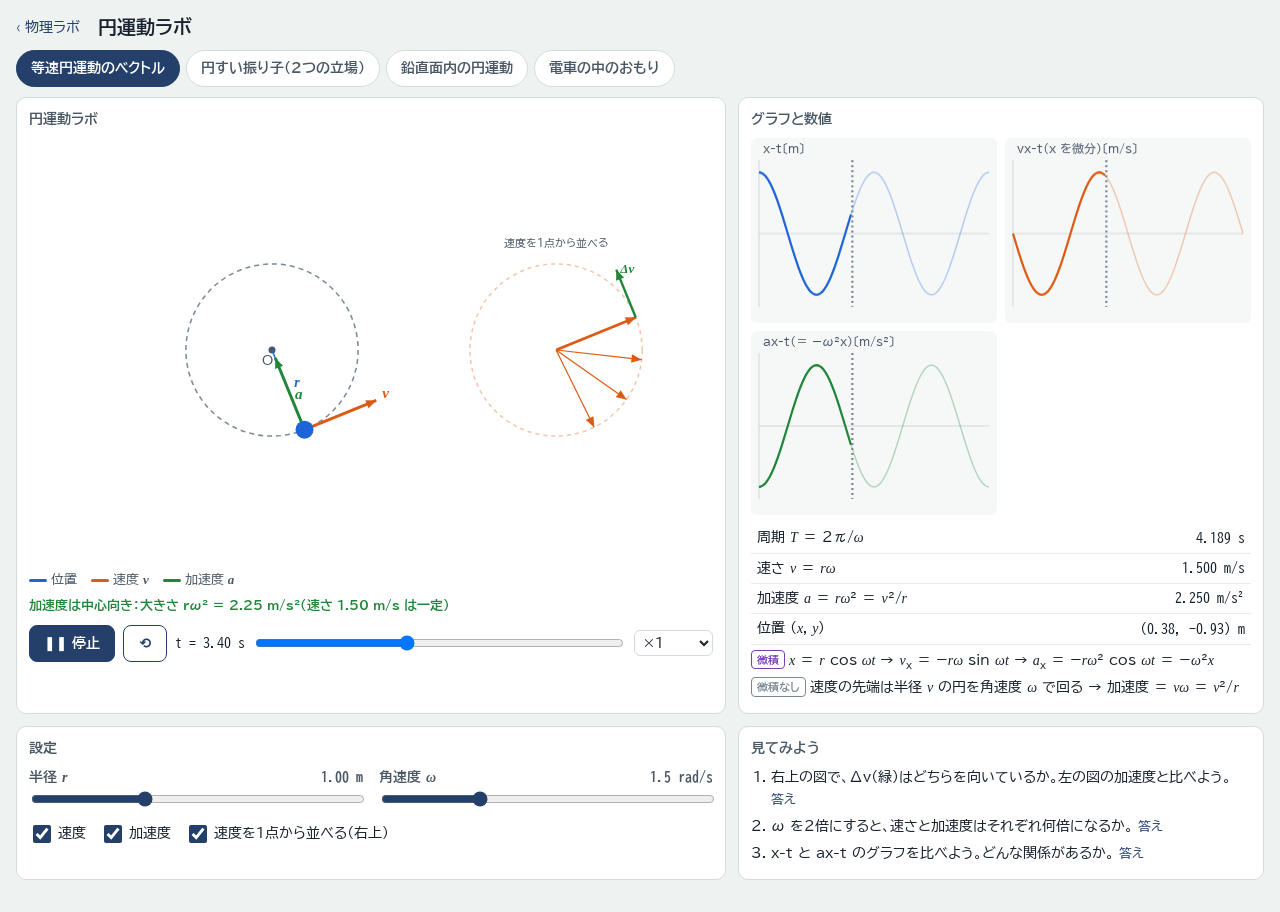
==== commit 9343755c: "電車の中のおもり：傾いて静止するときの運動方程式（地面）と慣性力を含むつり合い（電車）を、いまの a の数値入りで表示。振れ角の向きを後ろ向き正にそろえる Co-Authored-By: Claude" ====
--- a/anim/circular.html
+++ b/anim/circular.html
@@ -186,7 +186,7 @@
   const a0 = aTr(TV0[P.motion]), ge0 = Math.hypot(G, a0), ue = [-a0/ge0, -G/ge0];   // はじめの見かけの重力の向き
   let s = {t:0, xt:0, vt:TV0[P.motion], ph:0, om:0, r:[0,0], v:[0,0], cut:false, landed:false};
   const phe = Math.atan2(-a0, G);
-  if(P.obj === "pend") s.ph = P.th0*Math.PI/180;
+  if(P.obj === "pend") s.ph = -P.th0*Math.PI/180;
   if(P.obj === "rest" || cut) s.ph = phe;
   if(P.obj === "spring"){ const re = P.L + m*ge0/P.k + P.A; s.r = [ue[0]*re, ue[1]*re]; }
   else s.r = [L*Math.sin(s.ph), -L*Math.cos(s.ph)];
@@ -242,7 +242,7 @@
 }
 const train = {
   label:"電車の中のおもり",
-  params:[["a","電車の加速度の大きさ "+S("a"),0,9.8,0.1,"m/s²",1,3],["L","糸の長さ（ばねは自然の長さ）",0.5,2.2,0.05,"m",2,1.5],["th0","はじめの振れ角（電車に対して、前向き正）",-40,40,1,"°",0,0],
+  params:[["a","電車の加速度の大きさ "+S("a"),0,9.8,0.1,"m/s²",1,3],["L","糸の長さ（ばねは自然の長さ）",0.5,2.2,0.05,"m",2,1.5],["th0","はじめの振れ角 θ（鉛直から後ろ向き正）",-40,40,1,"°",0,0],
           ["m","おもりの質量 "+S("m"),0.1,2,0.05,"kg",2,0.5],["k","ばね定数 "+S("k"),5,100,1,"N/m",0,20],["A","ばねを引く長さ",0,0.4,0.01,"m",2,0.2]],
   selects:[["motion","電車の動き",[["acc","加速（前向き）"],["const","等速"],["dec","減速（止まったら停車）"]],"acc"],
            ["obj","おもり",[["pend","単振り子（はじめは電車に対して静止）"],["rest","傾いたつり合いの位置で静止"],["cut","つり合いで静止 → 1.5 s 後に糸を切る"],["spring","ばねでつるし、見かけの重力の向きに引いて放す"]],"pend"],
@@ -273,7 +273,7 @@
     c.fillStyle = css("--surface2"); c.strokeStyle = ink2; c.lineWidth = 2; c.fillRect(X(-CAR), Y(3.0), 2*CAR*tf.s, 3.0*tf.s); c.strokeRect(X(-CAR), Y(3.0), 2*CAR*tf.s, 3.0*tf.s);
     [-2.2, -1.4, 1.4, 2.2].forEach(wx => disc(c, X(wx), Y(-0.22), 0.2*tf.s, null, ink2));
     c.fillStyle = ink2; c.fillRect(X(-0.25), Y(PIV) - 3, 0.5*tf.s, 3);
-    if(Math.abs(q.at) > 1e-9){ const sg = Math.sign(q.at), L = Math.min(1.8, 0.25*Math.abs(q.at) + 0.4); arrow(c, X(0.1*sg), Y(3.25), X((0.1 + L)*sg), Y(3.25), vel, 3); label(c, `電車の加速度 ${f(Math.abs(q.at),1)} m/s²`, X(-0.1*sg), Y(3.25), vel, sg > 0 ? "right" : "left", uiFont(11, true)); }
+    if(Math.abs(q.at) > 1e-9){ const sg = Math.sign(q.at), L = Math.min(1.8, 0.25*Math.abs(q.at) + 0.4); arrow(c, X(0.1*sg), Y(3.25), X((0.1 + L)*sg), Y(3.25), vel, 3); label(c, `電車の加速度 a ＝ ${f(q.at,1)} m/s²`, X(-0.1*sg), Y(3.25), vel, sg > 0 ? "right" : "left", uiFont(11, true)); }
     else label(c, q.vt > 1e-9 ? "電車は等速（加速度 0）" : "電車は止まっている", X(0), Y(3.25), ink2, "center", uiFont(11, true));
     // 見かけの重力の向き
     const ge = Math.hypot(G, q.at), ug = [-q.at/ge, -G/ge];
@@ -324,11 +324,11 @@
     if(q.cut && !q.landed) msg = gv ? "地面から見ると：糸を切った瞬間の電車と同じ速度を初速とする放物運動（加速度は g だけ）" : "電車から見ると：見かけの重力 g′ の向きに、初速 0 の等加速度直線運動";
     else if(q.landed) msg = `床に落ちた：電車から見て、つり下げ点の真下から${f(Math.abs(q.r[0]), 2)} m ${q.r[0] < 0 ? "後ろ" : "前"}`;
     else if(Math.abs(q.at) < 1e-9) msg = "加速度 0：慣性力はなく、見かけの重力は g（鉛直下向き）。等速の電車の中は地上と同じ";
-    else msg = gv ? `地面から見ると：おもりは電車と同じ加速度で動く。張力の水平成分 ＝ m a` : `電車から見ると：慣性力 m a が${dirw}向き。見かけの重力 g′ ＝ ${f(ge,2)} m/s²、鉛直から${dirw}へ ${f(the,1)}°`;
+    else msg = gv ? `地面から見ると：おもりは電車と同じ加速度 a ＝ ${f(q.at,1)} m/s² で動く。張力の水平成分 ＝ m a` : `電車から見ると：慣性力 m a（a ＝ ${f(q.at,1)} m/s²）が${dirw}向き。見かけの重力 g′ ＝ ${f(ge,2)} m/s²、鉛直から${dirw}へ ${f(the,1)}°`;
     ctx.banner(msg, gv ? "--vel" : "--hl2");
     // グラフ
     const D = Sm.dur;
-    const g0 = P.obj === "spring" ? {title:"ばねの長さ", unit:"m", fn:o => Math.hypot(o.r[0], o.r[1])} : P.obj === "cut" ? {title:"おもりの位置 x（電車に対して）", unit:"m", fn:o => o.r[0]} : {title:"振れ角 θ（前向き正）", unit:"°", fn:o => o.ph*180/Math.PI};
+    const g0 = P.obj === "spring" ? {title:"ばねの長さ", unit:"m", fn:o => Math.hypot(o.r[0], o.r[1])} : P.obj === "cut" ? {title:"おもりの位置 x（電車に対して）", unit:"m", fn:o => o.r[0]} : {title:"振れ角 θ（鉛直から後ろ向き正）", unit:"°", fn:o => -o.ph*180/Math.PI};
     graph(ctx.graphs[0], {title:g0.title, unit:g0.unit, tmax:D, t, series:[{fn:s => g0.fn(sampleAt(Sm, s)), color:"--pos"}]});
     graph(ctx.graphs[1], {title:"水平の速度（地面から）", unit:"m/s", tmax:D, t, series:[{fn:s => sampleAt(Sm, s).vt, color:"--ink3", name:"電車"}, {fn:s => { const o = sampleAt(Sm, s); return o.vt + o.v[0]; }, color:"--pos", name:"おもり"}]});
     // 数値
@@ -340,7 +340,15 @@
     if(meas) rows.push([`シミュレーションで測った周期`, `${f(meas, 3)} s${P.obj === "pend" ? "（振れが大きいほど少し長い）" : ""}`]);
     if(P.motion === "dec" && P.a > 0) rows.push([`電車が止まる時刻`, `${f(TV0.dec/P.a, 2)} s${TV0.dec/P.a < D ? "（そのあと慣性力 0）" : ""}`]);
     ctx.ro(table(rows));
-    ctx.eqs(`<p class="eq"><b>地面（慣性系）</b>：運動方程式 ${S("m")}${V("a")} ＝ ${V("T")} ＋ ${S("m")}${V("g")}。つり合いの位置でおもりが電車と同じ加速度 ${V("a")} で動くには、張力の水平成分が ${S("m")}${S("a")}、鉛直成分が ${S("m")}${S("g")}</p>
+    // いまの加速度での、傾いて静止するおもりの式（前向き正、θ は鉛直から後ろ向き正）
+    const aN = q.at, mN = P.m, Fs = P.obj === "spring" ? "F" : "T", thN = Math.atan2(aN, G)*180/Math.PI, TN = mN*Math.hypot(G, aN);
+    const aStr = aN < 0 ? `(${f(aN, 1)})` : f(aN, 1), mStr = f(mN, 2);
+    const conc = `<div class="eq" style="border:1px solid var(--line);border-radius:8px;padding:6px 10px;margin:6px 0">
+<p style="margin:2px 0"><b>傾いて静止しているとき</b>（${S("a")} ＝ ${f(aN, 1)} m/s²、前向き正。${S("θ")} は鉛直から後ろ向き正、${S("m")} ＝ ${mStr} kg、${S("g")} ＝ 9.8 m/s²）</p>
+<p style="margin:4px 0"><b style="color:var(--vel)">地面（慣性系）：運動方程式</b><br>水平：${S("m")}${S("a")} ＝ ${S(Fs)} sin ${S("θ")}　→　${mStr} × ${aStr} ＝ ${S(Fs)} sin ${S("θ")}<br>鉛直：${S("m")} × 0 ＝ ${S(Fs)} cos ${S("θ")} − ${S("m")}${S("g")}　→　${S(Fs)} cos ${S("θ")} ＝ ${mStr} × 9.8</p>
+<p style="margin:4px 0"><b style="color:var(--hl2)">電車（非慣性系）：慣性力を含む力のつり合い</b><br>水平：${S(Fs)} sin ${S("θ")} − ${S("m")}${S("a")} ＝ 0　→　${S(Fs)} sin ${S("θ")} − ${mStr} × ${aStr} ＝ 0<br>鉛直：${S(Fs)} cos ${S("θ")} − ${S("m")}${S("g")} ＝ 0　→　${S(Fs)} cos ${S("θ")} − ${mStr} × 9.8 ＝ 0</p>
+<p style="margin:4px 0">どちらも同じ2式。割って tan ${S("θ")} ＝ ${S("a")}/${S("g")} ＝ ${aStr}/9.8 ＝ ${f(aN/G, 3)}、${S("θ")} ＝ ${f(thN, 1)}°${Math.abs(aN) < 1e-9 ? "（鉛直）" : aN > 0 ? "（後ろへ）" : "（前へ）"}。2乗して足すと ${S(Fs)} ＝ ${S("m")}√(${S("g")}² ＋ ${S("a")}²) ＝ ${mStr} × ${f(Math.hypot(G, aN), 2)} ＝ <b>${f(TN, 2)} N</b></p></div>`;
+    ctx.eqs(conc + `<p class="eq"><b>地面（慣性系）</b>：運動方程式 ${S("m")}${V("a")} ＝ ${V("T")} ＋ ${S("m")}${V("g")}。つり合いの位置でおもりが電車と同じ加速度 ${V("a")} で動くには、張力の水平成分が ${S("m")}${S("a")}、鉛直成分が ${S("m")}${S("g")}</p>
 <p class="eq"><b>電車（非慣性系）</b>：慣性力 −${S("m")}${V("a")} を加えて ${V("T")} ＋ ${S("m")}${V("g")} ＋ (−${S("m")}${V("a")}) ＝ 0（つり合い）。重力と慣性力をまとめて<b>見かけの重力</b> ${S("m")}${V("g")}′、${V("g")}′ ＝ ${V("g")} − ${V("a")}、${S("g")}′ ＝ √(${S("g")}² ＋ ${S("a")}²)、tan θ ＝ ${S("a")}/${S("g")}</p>
 <p class="eq">見かけの重力の中では、重力 ${S("g")} を ${S("g")}′ に置きかえればよい：単振り子 ${S("T")} ＝ 2π√(${S("L")}/${S("g")}′)（短くなる）、ばね振り子 ${S("T")} ＝ 2π√(${S("m")}/${S("k")})（変わらない。つり合いの位置が ${S("m")}${S("g")}′/${S("k")} だけ伸びた所に移るだけ）、糸を切ると ${V("g")}′ の向きに初速 0 の等加速度直線運動</p>
 <p class="eq"><span class="tag c">微積</span>電車から見た振り子：${S("L")}${frac("d²"+S("θ"), "d"+S("t")+"²")} ＝ −${S("g")} sin ${S("θ")} − ${S("a")} cos ${S("θ")} ＝ −${S("g")}′ sin(${S("θ")} − ${S("θ")}<sub>0</sub>)（${S("θ")}<sub>0</sub> はつり合いの角）。小さな振れで単振動、ω ＝ √(${S("g")}′/${S("L")})</p>`);
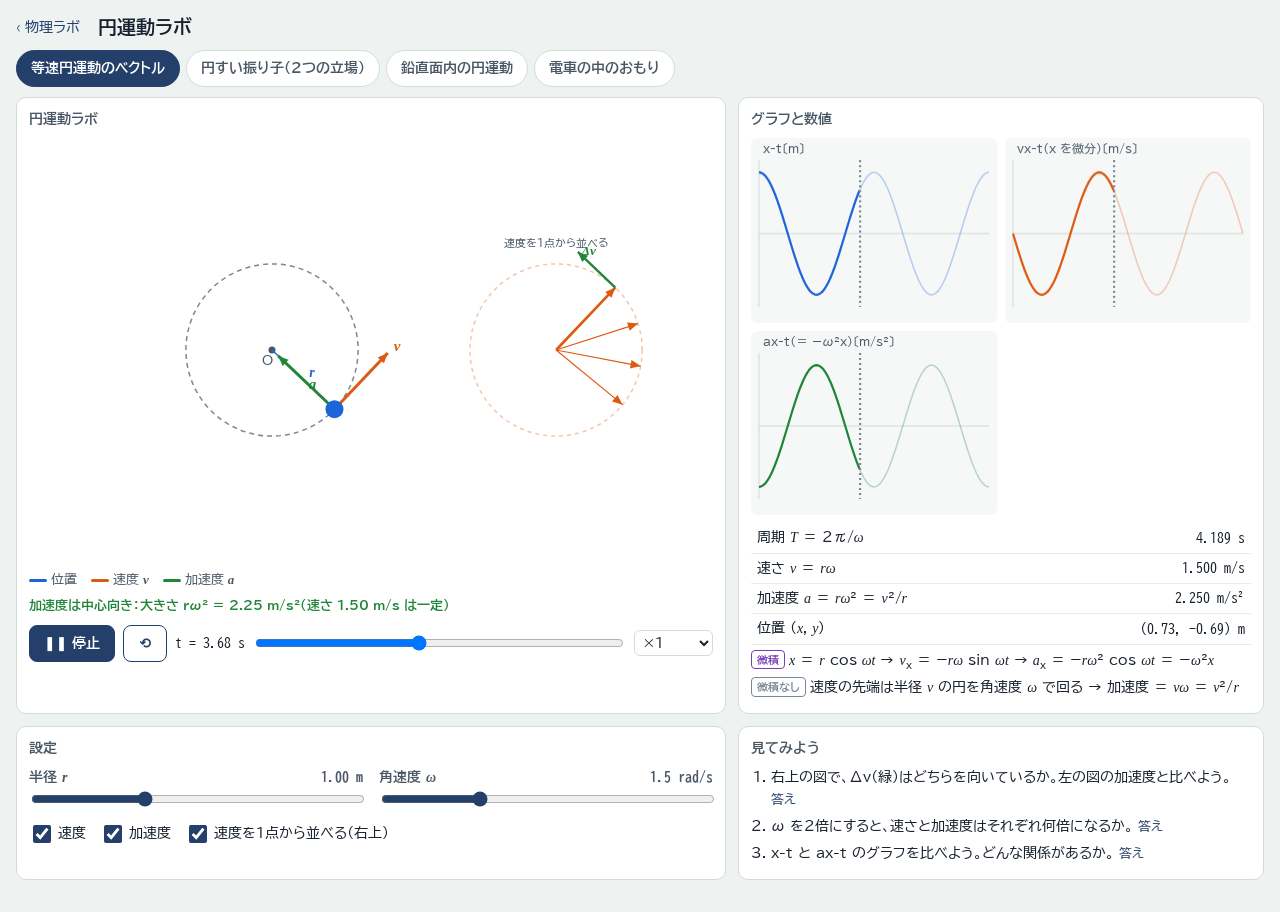
==== commit 0202ecd4: "circular #train: vector (component) form of equation of motion and force balance Co-Authored-By: Cla" ====
--- a/anim/circular.html
+++ b/anim/circular.html
@@ -347,7 +347,8 @@
 <p style="margin:2px 0"><b>傾いて静止しているとき</b>（${S("a")} ＝ ${f(aN, 1)} m/s²、前向き正。${S("θ")} は鉛直から後ろ向き正、${S("m")} ＝ ${mStr} kg、${S("g")} ＝ 9.8 m/s²）</p>
 <p style="margin:4px 0"><b style="color:var(--vel)">地面（慣性系）：運動方程式</b><br>水平：${S("m")}${S("a")} ＝ ${S(Fs)} sin ${S("θ")}　→　${mStr} × ${aStr} ＝ ${S(Fs)} sin ${S("θ")}<br>鉛直：${S("m")} × 0 ＝ ${S(Fs)} cos ${S("θ")} − ${S("m")}${S("g")}　→　${S(Fs)} cos ${S("θ")} ＝ ${mStr} × 9.8</p>
 <p style="margin:4px 0"><b style="color:var(--hl2)">電車（非慣性系）：慣性力を含む力のつり合い</b><br>水平：${S(Fs)} sin ${S("θ")} − ${S("m")}${S("a")} ＝ 0　→　${S(Fs)} sin ${S("θ")} − ${mStr} × ${aStr} ＝ 0<br>鉛直：${S(Fs)} cos ${S("θ")} − ${S("m")}${S("g")} ＝ 0　→　${S(Fs)} cos ${S("θ")} − ${mStr} × 9.8 ＝ 0</p>
-<p style="margin:4px 0">どちらも同じ2式。割って tan ${S("θ")} ＝ ${S("a")}/${S("g")} ＝ ${aStr}/9.8 ＝ ${f(aN/G, 3)}、${S("θ")} ＝ ${f(thN, 1)}°${Math.abs(aN) < 1e-9 ? "（鉛直）" : aN > 0 ? "（後ろへ）" : "（前へ）"}。2乗して足すと ${S(Fs)} ＝ ${S("m")}√(${S("g")}² ＋ ${S("a")}²) ＝ ${mStr} × ${f(Math.hypot(G, aN), 2)} ＝ <b>${f(TN, 2)} N</b></p></div>`;
+<p style="margin:4px 0"><b>ベクトルで書くと</b>（x：前向き、y：上向き。${V("a")} ＝ (${S("a")}, 0)、${V("g")} ＝ (0, −${S("g")})、${V(Fs)} ＝ (${S(Fs)} sin ${S("θ")}, ${S(Fs)} cos ${S("θ")})）<br><b style="color:var(--vel)">地面：</b>${S("m")}${V("a")} ＝ ${V(Fs)} ＋ ${S("m")}${V("g")}　→　${mStr} × (${aStr}, 0) ＝ (${S(Fs)} sin ${S("θ")}, ${S(Fs)} cos ${S("θ")}) ＋ ${mStr} × (0, −9.8)<br><b style="color:var(--hl2)">電車：</b>${V(Fs)} ＋ ${S("m")}${V("g")} ＋ (−${S("m")}${V("a")}) ＝ ${V("0")}　→　(${S(Fs)} sin ${S("θ")}, ${S(Fs)} cos ${S("θ")}) ＋ ${mStr} × (0, −9.8) ＋ (−${mStr} × ${aStr}, 0) ＝ (0, 0)<br>慣性力 −${S("m")}${V("a")} ＝ (${f(-mN*aN, 2)} N, 0)、重力 ${S("m")}${V("g")} ＝ (0, ${f(-mN*G, 2)} N)、張力 ${V(Fs)} ＝ (${f(mN*aN, 2)} N, ${f(mN*G, 2)} N)</p>
+<p style="margin:4px 0">移項すると、どちらも同じ式（成分で同じ2式）。割って tan ${S("θ")} ＝ ${S("a")}/${S("g")} ＝ ${aStr}/9.8 ＝ ${f(aN/G, 3)}、${S("θ")} ＝ ${f(thN, 1)}°${Math.abs(aN) < 1e-9 ? "（鉛直）" : aN > 0 ? "（後ろへ）" : "（前へ）"}。2乗して足すと ${S(Fs)} ＝ ${S("m")}√(${S("g")}² ＋ ${S("a")}²) ＝ ${mStr} × ${f(Math.hypot(G, aN), 2)} ＝ <b>${f(TN, 2)} N</b></p></div>`;
     ctx.eqs(conc + `<p class="eq"><b>地面（慣性系）</b>：運動方程式 ${S("m")}${V("a")} ＝ ${V("T")} ＋ ${S("m")}${V("g")}。つり合いの位置でおもりが電車と同じ加速度 ${V("a")} で動くには、張力の水平成分が ${S("m")}${S("a")}、鉛直成分が ${S("m")}${S("g")}</p>
 <p class="eq"><b>電車（非慣性系）</b>：慣性力 −${S("m")}${V("a")} を加えて ${V("T")} ＋ ${S("m")}${V("g")} ＋ (−${S("m")}${V("a")}) ＝ 0（つり合い）。重力と慣性力をまとめて<b>見かけの重力</b> ${S("m")}${V("g")}′、${V("g")}′ ＝ ${V("g")} − ${V("a")}、${S("g")}′ ＝ √(${S("g")}² ＋ ${S("a")}²)、tan θ ＝ ${S("a")}/${S("g")}</p>
 <p class="eq">見かけの重力の中では、重力 ${S("g")} を ${S("g")}′ に置きかえればよい：単振り子 ${S("T")} ＝ 2π√(${S("L")}/${S("g")}′)（短くなる）、ばね振り子 ${S("T")} ＝ 2π√(${S("m")}/${S("k")})（変わらない。つり合いの位置が ${S("m")}${S("g")}′/${S("k")} だけ伸びた所に移るだけ）、糸を切ると ${V("g")}′ の向きに初速 0 の等加速度直線運動</p>
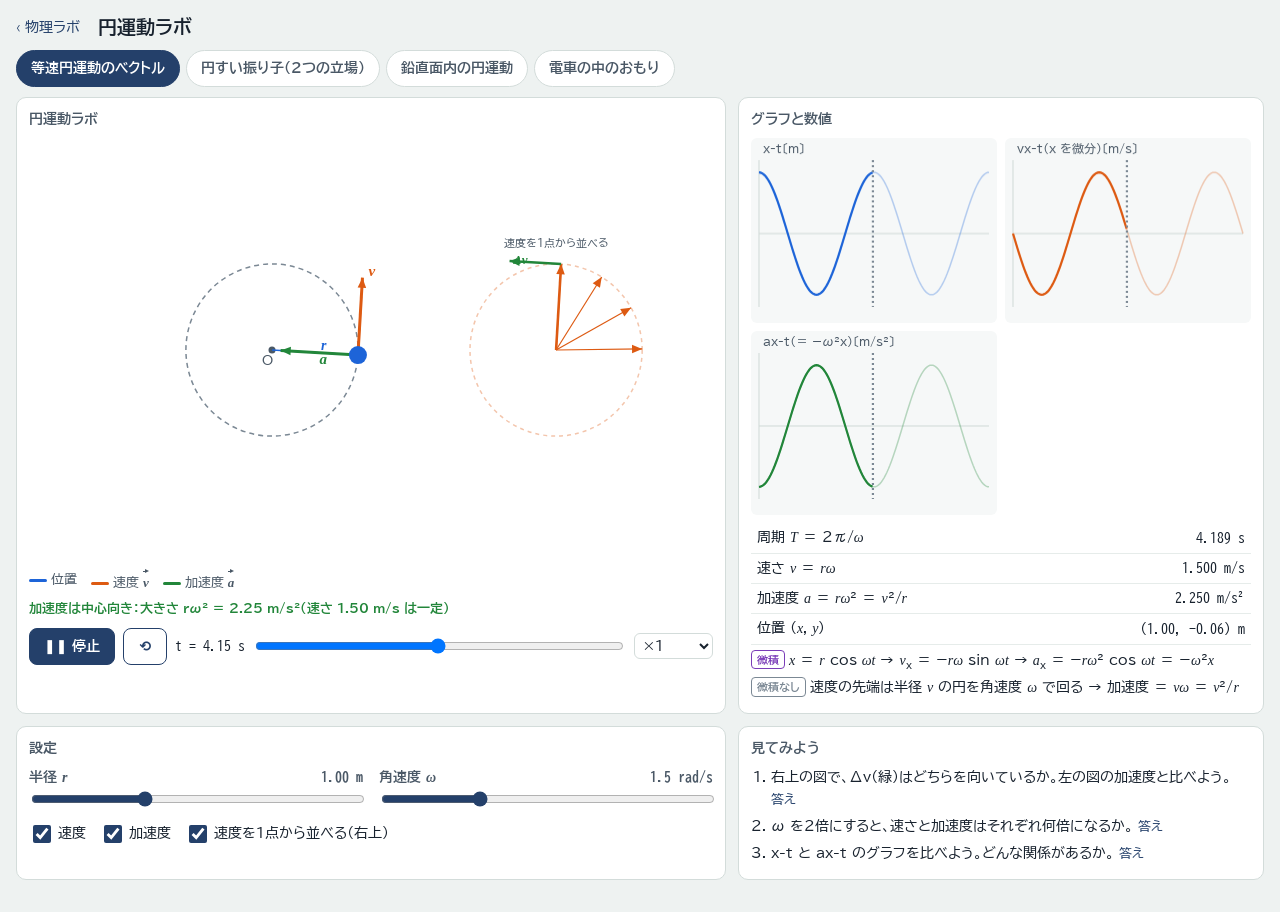
==== commit d44c3214: "circular #train: vector symbols with arrows over the letters Co-Authored-By: Claude Sonnet 5.5 <nore" ====
--- a/anim/circular.html
+++ b/anim/circular.html
@@ -14,7 +14,8 @@
 <script>
 (function(){
 "use strict";
-const {f, S, V, css, prep, arrow, label, symFont, uiFont, numFont, fit, disc, table, graph} = LAB;
+const {f, S, css, prep, arrow, label, symFont, uiFont, numFont, fit, disc, table, graph} = LAB;
+const V = s => `<span class="va">${s}</span>`;   // 文字の上に → をつけたベクトル記号
 const G = 9.8, PI2 = Math.PI*2;
 
 /* ---------- 等速円運動 ---------- */
--- a/anim/lab.css
+++ b/anim/lab.css
@@ -26,6 +26,9 @@
 body{background:var(--bg);color:var(--ink);font-family:var(--f-ui);font-size:14px;line-height:1.6;padding:0 16px 32px;-webkit-text-size-adjust:100%}
 .wrap{max-width:1280px;margin:0 auto}
 .s{font-family:var(--f-sym);font-style:italic}
+.va{position:relative;display:inline-block;font-family:var(--f-sym);font-style:italic;font-weight:700;padding-top:.45em;line-height:1}
+.va::before{content:"";position:absolute;left:0;right:3px;top:.12em;height:0;border-top:1.3px solid currentColor}
+.va::after{content:"";position:absolute;right:0;top:.12em;margin-top:-2.2px;border-left:4px solid currentColor;border-top:2.5px solid transparent;border-bottom:2.5px solid transparent}
 .vb{font-family:var(--f-sym);font-style:italic;font-weight:700}
 sub{font-size:.72em;line-height:0}
 .num{font-family:var(--f-num);font-variant-numeric:tabular-nums}
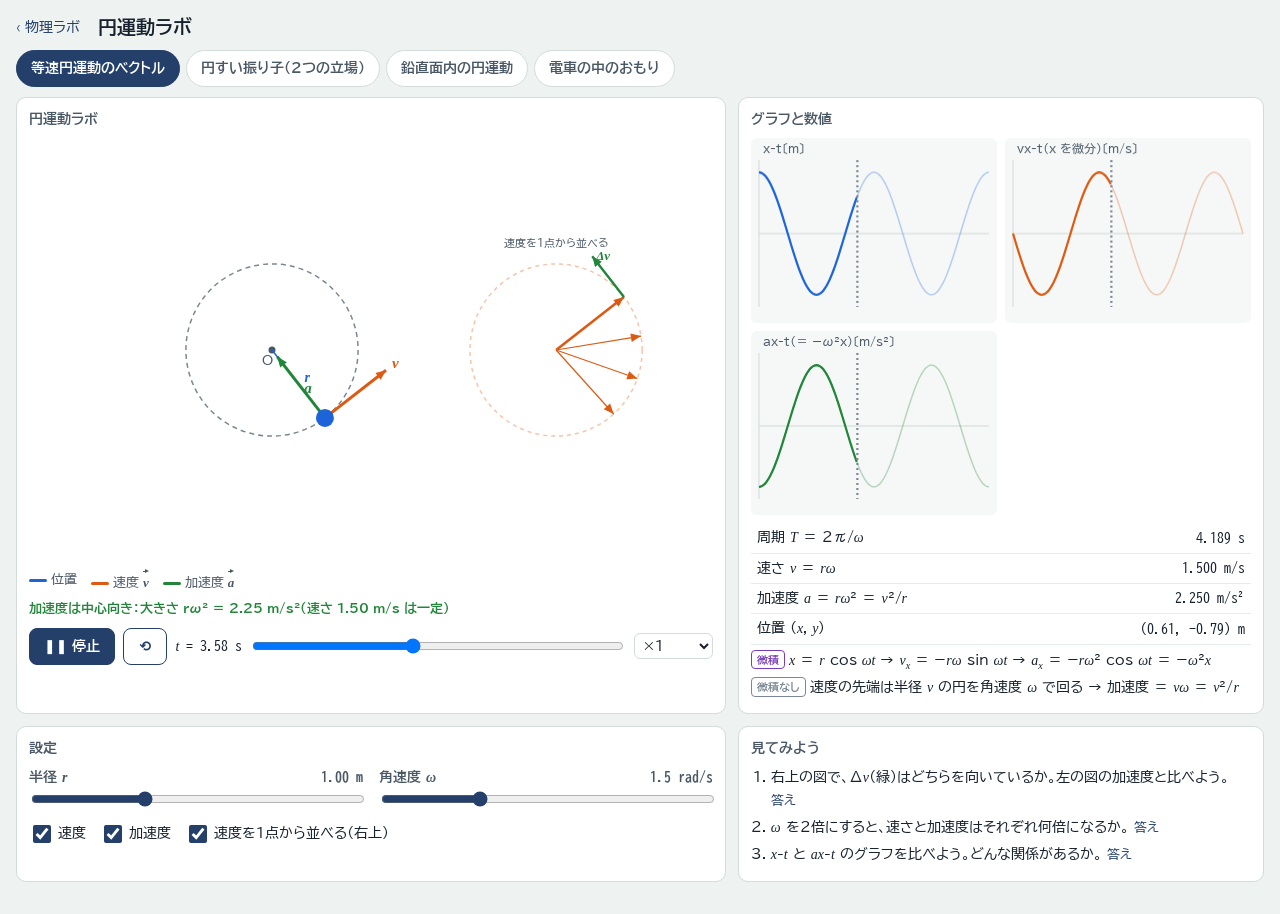
==== commit 55acc065: "Notation: auto-italicize physical-quantity letters in running text (js/italic.js); README convention" ====
--- a/anim/circular.html
+++ b/anim/circular.html
@@ -8,6 +8,7 @@
 <link rel="preconnect" href="https://fonts.gstatic.com" crossorigin>
 <link rel="stylesheet" href="https://fonts.googleapis.com/css2?family=BIZ+UDGothic&family=BIZ+UDPGothic:wght@400;700&display=swap">
 <link rel="stylesheet" href="lab.css">
+<script src="../js/italic.js"></script>
 <script src="lab-common.js"></script>
 </head>
 <body>
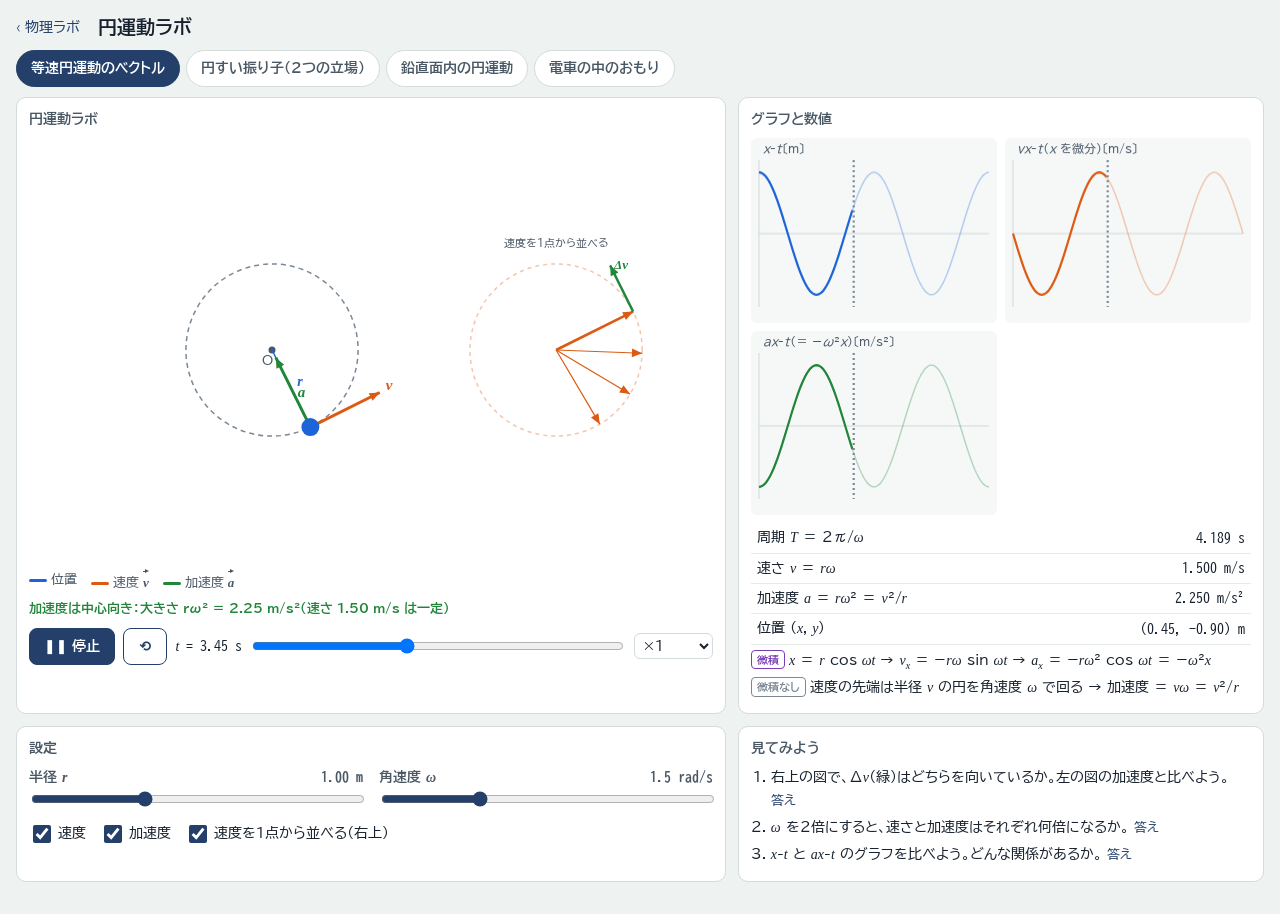
==== commit 85002223: "Notation: italicize symbols inside canvas text (graph titles, labels, values), subscripts via _X; au" ====
--- a/anim/circular.html
+++ b/anim/circular.html
@@ -244,7 +244,7 @@
 }
 const train = {
   label:"電車の中のおもり",
-  params:[["a","電車の加速度の大きさ "+S("a"),0,9.8,0.1,"m/s²",1,3],["L","糸の長さ（ばねは自然の長さ）",0.5,2.2,0.05,"m",2,1.5],["th0","はじめの振れ角 θ（鉛直から後ろ向き正）",-40,40,1,"°",0,0],
+  params:[["a","電車の加速度の大きさ "+S("a"),0,9.8,0.1,"m/s²",1,3],["L","糸の長さ（ばねは自然の長さ）",0.5,2.2,0.05,"m",2,1.5],["th0","はじめの振れ角 θ（後ろ向き正）",-40,40,1,"°",0,0],
           ["m","おもりの質量 "+S("m"),0.1,2,0.05,"kg",2,0.5],["k","ばね定数 "+S("k"),5,100,1,"N/m",0,20],["A","ばねを引く長さ",0,0.4,0.01,"m",2,0.2]],
   selects:[["motion","電車の動き",[["acc","加速（前向き）"],["const","等速"],["dec","減速（止まったら停車）"]],"acc"],
            ["obj","おもり",[["pend","単振り子（はじめは電車に対して静止）"],["rest","傾いたつり合いの位置で静止"],["cut","つり合いで静止 → 1.5 s 後に糸を切る"],["spring","ばねでつるし、見かけの重力の向きに引いて放す"]],"pend"],
@@ -330,7 +330,7 @@
     ctx.banner(msg, gv ? "--vel" : "--hl2");
     // グラフ
     const D = Sm.dur;
-    const g0 = P.obj === "spring" ? {title:"ばねの長さ", unit:"m", fn:o => Math.hypot(o.r[0], o.r[1])} : P.obj === "cut" ? {title:"おもりの位置 x（電車に対して）", unit:"m", fn:o => o.r[0]} : {title:"振れ角 θ（鉛直から後ろ向き正）", unit:"°", fn:o => -o.ph*180/Math.PI};
+    const g0 = P.obj === "spring" ? {title:"ばねの長さ", unit:"m", fn:o => Math.hypot(o.r[0], o.r[1])} : P.obj === "cut" ? {title:"おもりの位置 x（電車に対して）", unit:"m", fn:o => o.r[0]} : {title:"振れ角 θ（後ろ向き正）", unit:"°", fn:o => -o.ph*180/Math.PI};
     graph(ctx.graphs[0], {title:g0.title, unit:g0.unit, tmax:D, t, series:[{fn:s => g0.fn(sampleAt(Sm, s)), color:"--pos"}]});
     graph(ctx.graphs[1], {title:"水平の速度（地面から）", unit:"m/s", tmax:D, t, series:[{fn:s => sampleAt(Sm, s).vt, color:"--ink3", name:"電車"}, {fn:s => { const o = sampleAt(Sm, s); return o.vt + o.v[0]; }, color:"--pos", name:"おもり"}]});
     // 数値
